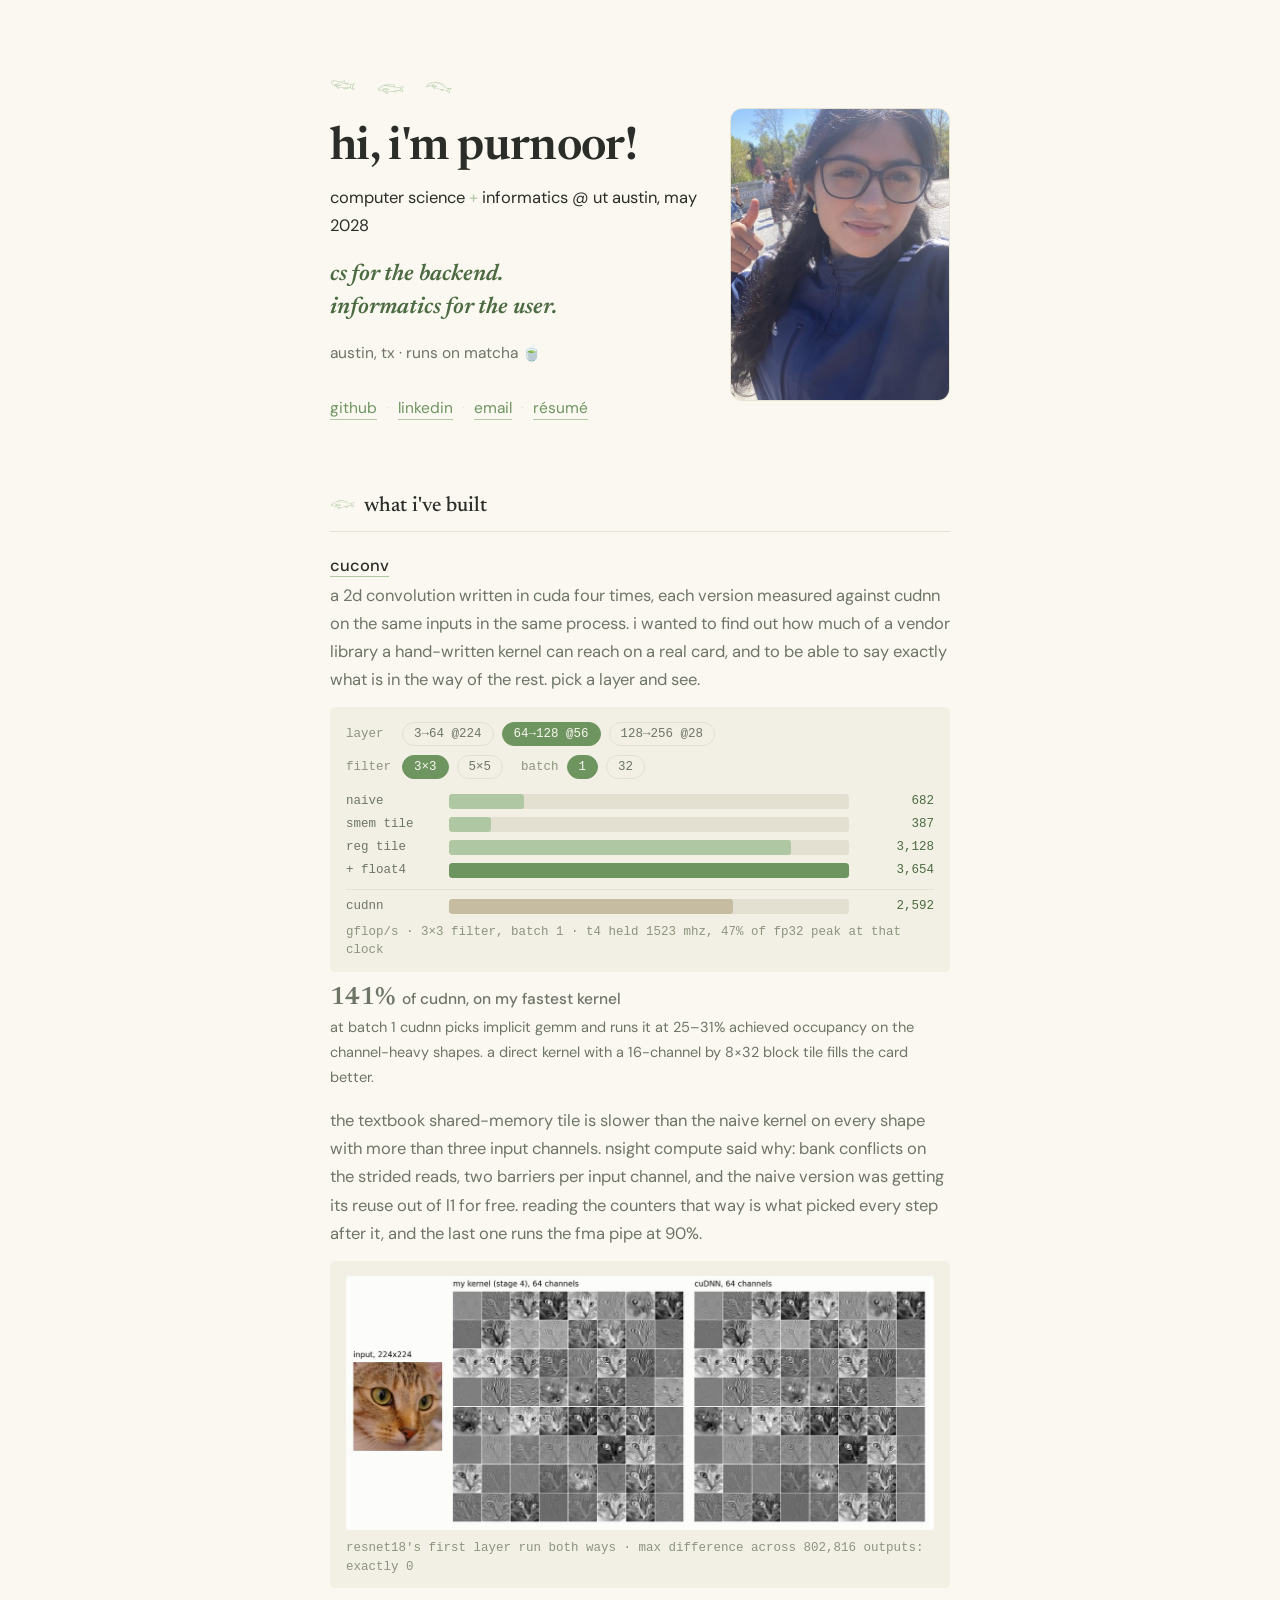
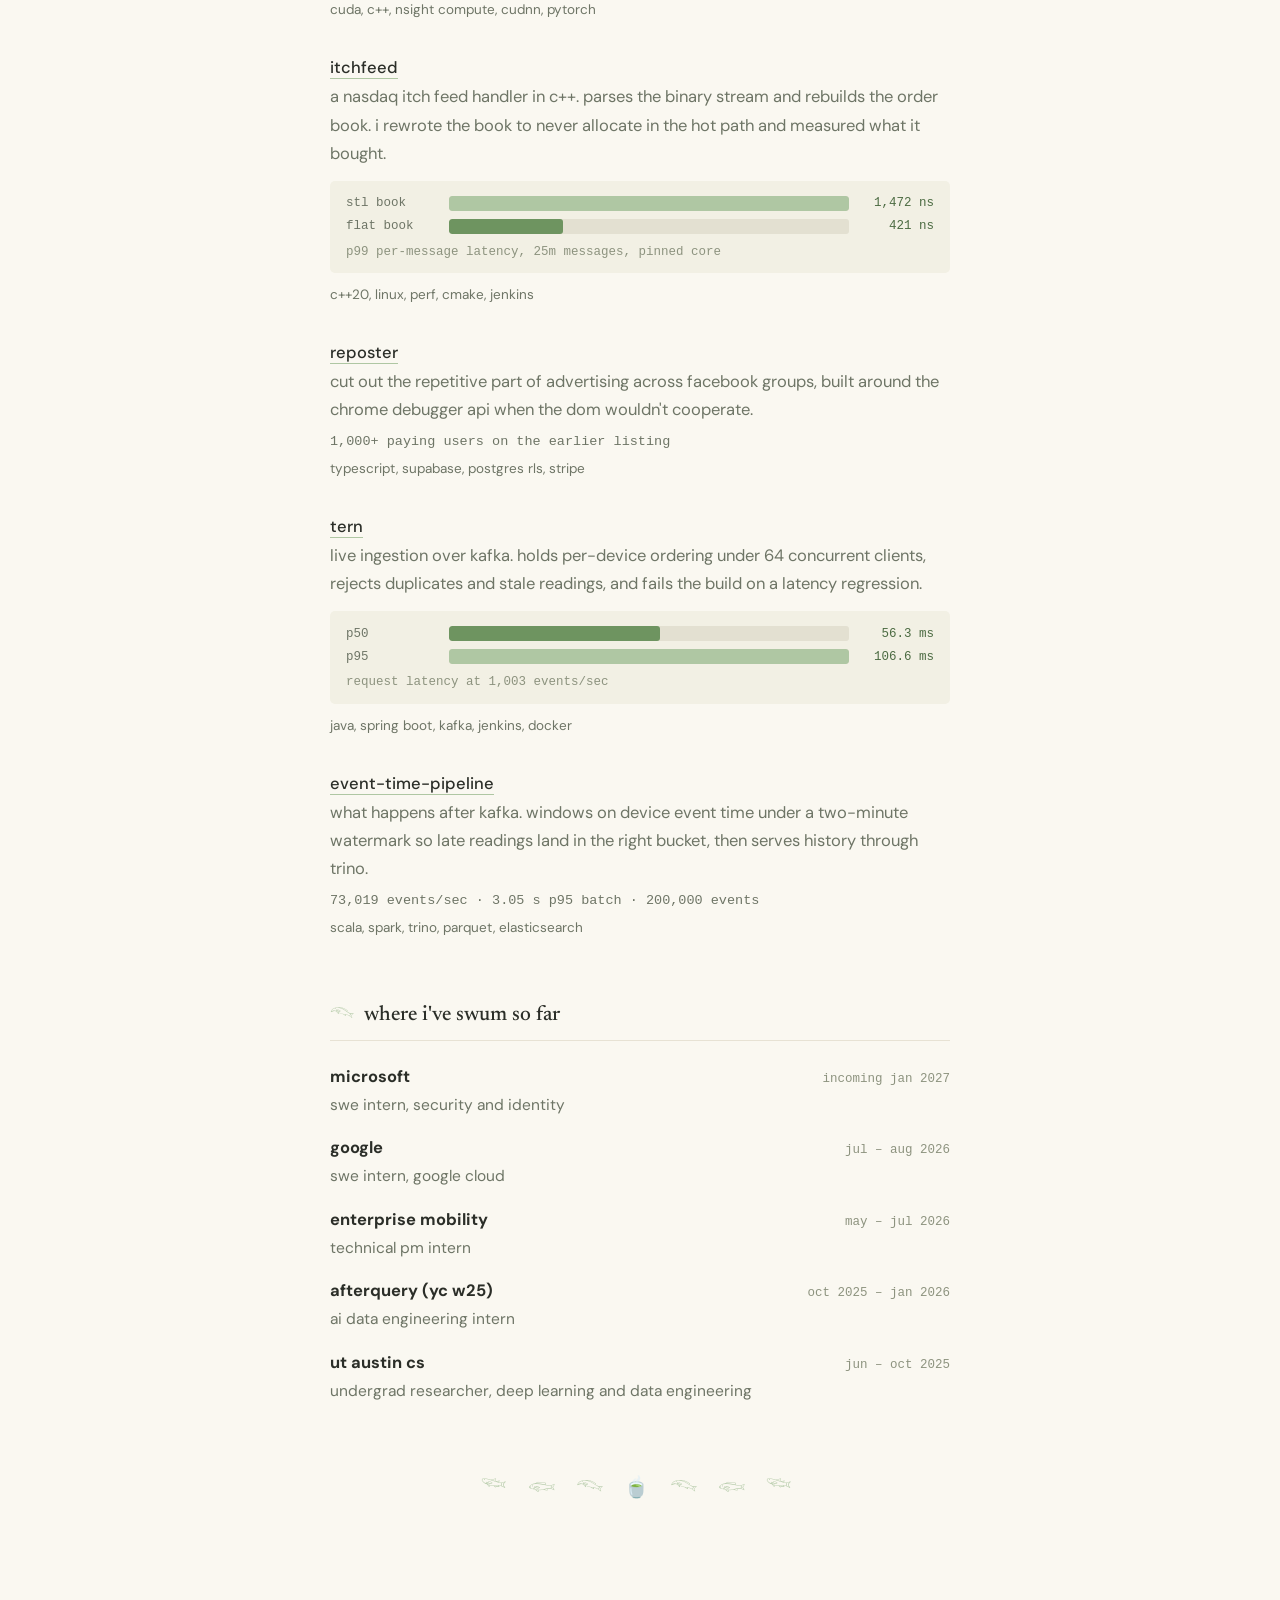
==== index.html @ 1b9d1b0f "lay the hero out with the photo on the right" ====
<!doctype html>
<html lang="en"><head><meta charset="utf-8">
<meta name="viewport" content="width=device-width,initial-scale=1">
<title>purnoor sharma</title>
<meta name="description" content="purnoor sharma — cs and informatics at ut austin. cuda kernels, c++ systems, and things people actually use.">
<link rel="preconnect" href="https://fonts.googleapis.com">
<link rel="preconnect" href="https://fonts.gstatic.com" crossorigin>
<link rel="preload" href="fonts/fish.woff2" as="font" type="font/woff2" crossorigin>
<link href="https://fonts.googleapis.com/css2?family=Newsreader:ital,opsz,wght@0,6..72,400;0,6..72,500;0,6..72,600;1,6..72,400&family=DM+Sans:wght@400;500&display=swap" rel="stylesheet">
<style>
  :root{--bg:#FAF8F1;--panel:#F2F0E4;--text:#2B2E28;--muted:#6E7566;
    --matcha:#6E9460;--deep:#4C6B42;--soft:#AFC7A3;--rule:#E7E2D4;--ref:#C5BCA2;--track:#E3E0D1}
  *{box-sizing:border-box}
  body{margin:0;background:var(--bg);color:var(--text);
    font:16.5px/1.7 "DM Sans",ui-sans-serif,system-ui,sans-serif;-webkit-font-smoothing:antialiased}
  main{max-width:660px;margin:0 auto;padding:0 20px 110px}
  .hero{padding:72px 0 10px}
  /* most Windows and Android installs ship no font covering Egyptian Hieroglyphs (U+13000),
     so the fish fall back to tofu boxes without this webfont. self-hosted subset of
     Noto Sans Egyptian Hieroglyphs (OFL) holding only the three fish, 2 KB instead of 399 KB. */
  @font-face{font-family:"Noto Sans Egyptian Hieroglyphs";src:url(fonts/fish.woff2) format("woff2");
    unicode-range:U+1319D-1319F;font-display:swap}
  .glyph,.fish,h2 .g{font-family:"Noto Sans Egyptian Hieroglyphs","Segoe UI Historic","Apple Symbols",serif}
  .fish{color:var(--soft);letter-spacing:.4em;font-size:20px;margin:0}
  .hero{display:flex;justify-content:space-between;align-items:flex-start;gap:32px}
  .hero .txt{min-width:0}
  .me{flex:none;width:220px;height:293px;border-radius:12px;object-fit:cover;margin-top:36px;
    border:1px solid var(--rule);background:var(--panel)}
  h1{font:600 46px/1.08 "Newsreader",Georgia,serif;margin:18px 0 10px;letter-spacing:-.015em}
  .claim{font:400 23px/1.45 "Newsreader",Georgia,serif;margin:0 0 16px;max-width:30ch}
  .claim b{font-weight:600;color:var(--deep);font-style:italic}
  .meta{color:var(--muted);margin:0;font-size:15.5px}
  .degree{font-size:16.5px;color:var(--text);margin:0 0 18px}
  .degree .amp{color:var(--soft)}
  .links{margin:28px 0 0;font-size:15.5px}
  .links a{color:var(--matcha);text-decoration:none;border-bottom:1.5px solid var(--soft);padding-bottom:1px}
  .links a:hover{border-bottom-color:var(--matcha)}
  .links span{color:var(--rule);margin:0 9px}
  h2{font:500 21px/1.3 "Newsreader",Georgia,serif;margin:62px 0 22px;padding-bottom:11px;border-bottom:1px solid var(--rule)}
  h2 .g{color:var(--soft);margin-right:9px;font-size:18px}
  .item{margin:0 0 34px}
  .item h3{font:500 16.5px/1.4 "DM Sans",sans-serif;margin:0 0 4px}
  .item h3 a{color:var(--text);text-decoration:none;border-bottom:1.5px solid var(--soft)}
  .item h3 a:hover{color:var(--matcha)}
  .item p{margin:0 0 7px;color:var(--muted)}
  .stack{font-size:13.5px;color:#8D937F;margin:0!important}
  .nums{font:13.5px/1.6 ui-monospace,SFMono-Regular,Menlo,monospace;color:var(--matcha);margin:0 0 5px!important}
  figure{margin:13px 0 11px;background:var(--panel);border-radius:5px;padding:15px 16px 12px}
  figure img{display:block;width:100%;height:auto;border-radius:3px;background:#fff}
  figcaption{font:12.5px/1.5 ui-monospace,SFMono-Regular,Menlo,monospace;color:#8D937F;margin-top:9px}
  .bar{display:flex;align-items:center;gap:11px;margin:0 0 8px}
  .bar .lbl{font:12.5px ui-monospace,Menlo,monospace;color:var(--muted);width:92px;flex:none}
  .bar .track{flex:1;height:15px;background:var(--track);border-radius:3px;overflow:hidden;display:block}
  .bar .fill{display:block;height:100%;min-width:3px;background:var(--soft);border-radius:3px;transition:width .4s cubic-bezier(.4,0,.2,1)}
  .bar .fill.hi{background:var(--matcha)}
  .bar .fill.ref{background:var(--ref)}
  .bar .val{font:12.5px ui-monospace,Menlo,monospace;color:var(--deep);width:74px;text-align:right;flex:none}
  .sep{height:1px;background:var(--track);margin:11px 0 9px}
  .row{display:flex;justify-content:space-between;gap:16px;align-items:baseline}
  .row .when{font:12.5px ui-monospace,Menlo,monospace;color:#8D937F;white-space:nowrap}
  .job{margin:0 0 16px}
  .job .what{color:var(--muted);font-size:15.5px;margin:1px 0 0}
  footer{margin-top:66px;text-align:center}

  /* interactive explorer */
  .pick{display:flex;align-items:baseline;gap:8px;flex-wrap:wrap;margin:0 0 9px}
  .pick .k{font:12.5px ui-monospace,Menlo,monospace;color:#8D937F;width:48px;flex:none}
  .chip{font:12.5px ui-monospace,Menlo,monospace;color:var(--muted);background:transparent;
    border:1px solid var(--track);border-radius:999px;padding:4px 11px;cursor:pointer;
    transition:background .15s,border-color .15s,color .15s}
  .chip:hover{border-color:var(--soft);color:var(--deep)}
  .chip[aria-pressed="true"]{background:var(--matcha);border-color:var(--matcha);color:#FAF8F1}
  .chip:focus-visible{outline:2px solid var(--deep);outline-offset:2px}
  .verdict{font:500 15.5px/1.5 "DM Sans",sans-serif;margin:14px 0 2px!important;color:var(--deep)}
  .verdict.under{color:var(--muted)}
  .verdict .big{font:600 25px/1 "Newsreader",Georgia,serif;margin-right:3px}
  .why{font-size:14.5px!important;color:var(--muted);margin:4px 0 0!important}
  @media(max-width:600px){.hero{flex-direction:column-reverse;gap:8px}.me{width:170px;height:227px;margin-top:0}}
  @media(max-width:430px){.hero{padding:48px 0 6px}h1{font-size:35px}.claim{font-size:20px}
    .bar .lbl{width:66px}.bar .val{width:62px}.row{flex-direction:column;gap:1px}
    .pick .k{width:100%}}
  @media(prefers-reduced-motion:reduce){.bar .fill{transition:none}}
</style></head>
<body><main>

  <div class="hero">
    <div class="txt">
    <p class="fish">𓆝 𓆟 𓆞</p>
    <h1>hi, i'm purnoor!</h1>
    <p class="degree">computer science <span class="amp">+</span> informatics @ ut austin, may 2028</p>
    <p class="claim"><b>cs for the backend.</b><br><b>informatics for the user.</b></p>
    <p class="meta">austin, tx · runs on matcha 🍵</p>
    <p class="links">
      <a href="https://github.com/noorps">github</a><span>·</span><a href="https://linkedin.com/in/purnoor-sharma">linkedin</a><span>·</span><a href="mailto:purnoor.sharma@utexas.edu">email</a><span>·</span><a href="/resume.pdf">résumé</a>
    </p>
    </div>
    <img class="me" src="img/me.jpg" width="220" height="293" alt="purnoor sharma">
  </div>

  <h2><span class="g">𓆟</span>what i've built</h2>

  <div class="item">
    <h3><a href="https://github.com/noorps/cuconv">cuconv</a></h3>
    <p>a 2d convolution written in cuda four times, each version measured against cudnn on the same inputs in the same process. i wanted to find out how much of a vendor library a hand-written kernel can reach on a real card, and to be able to say exactly what is in the way of the rest. pick a layer and see.</p>

    <figure>
      <div class="pick"><span class="k">layer</span>
        <button class="chip" data-g="shape" data-v="3->64 @224">3→64 @224</button>
        <button class="chip" data-g="shape" data-v="64->128 @56">64→128 @56</button>
        <button class="chip" data-g="shape" data-v="128->256 @28">128→256 @28</button>
      </div>
      <div class="pick"><span class="k">filter</span>
        <button class="chip" data-g="k" data-v="3">3×3</button>
        <button class="chip" data-g="k" data-v="5">5×5</button>
        <span class="k" style="width:auto;margin-left:10px">batch</span>
        <button class="chip" data-g="n" data-v="1">1</button>
        <button class="chip" data-g="n" data-v="32">32</button>
      </div>

      <div style="margin-top:15px">
        <div class="bar"><span class="lbl">naive</span><span class="track"><span class="fill" id="b-naive"></span></span><span class="val" id="v-naive"></span></div>
        <div class="bar"><span class="lbl">smem tile</span><span class="track"><span class="fill" id="b-smem"></span></span><span class="val" id="v-smem"></span></div>
        <div class="bar"><span class="lbl">reg tile</span><span class="track"><span class="fill" id="b-regtile"></span></span><span class="val" id="v-regtile"></span></div>
        <div class="bar"><span class="lbl">+ float4</span><span class="track"><span class="fill hi" id="b-vec"></span></span><span class="val" id="v-vec"></span></div>
        <div class="sep"></div>
        <div class="bar"><span class="lbl">cudnn</span><span class="track"><span class="fill ref" id="b-cudnn"></span></span><span class="val" id="v-cudnn"></span></div>
      </div>
      <figcaption id="cap"></figcaption>
    </figure>

    <p class="verdict" id="verdict"></p>
    <p class="why" id="why"></p>

    <p style="margin-top:18px">the textbook shared-memory tile is slower than the naive kernel on every shape with more than three input channels. nsight compute said why: bank conflicts on the strided reads, two barriers per input channel, and the naive version was getting its reuse out of l1 for free. reading the counters that way is what picked every step after it, and the last one runs the fma pipe at 90%.</p>

    <figure>
      <img src="img/cuconv-featuremaps.jpg" alt="resnet18 conv1 feature maps, 64 channels from my kernel beside 64 from cudnn, visually identical" loading="lazy" width="1200" height="520">
      <figcaption>resnet18's first layer run both ways · max difference across 802,816 outputs: exactly 0</figcaption>
    </figure>
    <p class="stack">cuda, c++, nsight compute, cudnn, pytorch</p>
  </div>

  <div class="item">
    <h3><a href="https://github.com/noorps/itchfeed">itchfeed</a></h3>
    <p>a nasdaq itch feed handler in c++. parses the binary stream and rebuilds the order book. i rewrote the book to never allocate in the hot path and measured what it bought.</p>
    <figure>
      <div class="bar"><span class="lbl">stl book</span><span class="track"><span class="fill" style="width:100%"></span></span><span class="val">1,472 ns</span></div>
      <div class="bar"><span class="lbl">flat book</span><span class="track"><span class="fill hi" style="width:28.6%"></span></span><span class="val">421 ns</span></div>
      <figcaption>p99 per-message latency, 25m messages, pinned core</figcaption>
    </figure>
    <p class="stack">c++20, linux, perf, cmake, jenkins</p>
  </div>

  <div class="item">
    <h3><a href="#">reposter</a></h3>
    <p>cut out the repetitive part of advertising across facebook groups, built around the chrome debugger api when the dom wouldn't cooperate.</p>
    <p class="nums">1,000+ paying users on the earlier listing</p>
    <p class="stack">typescript, supabase, postgres rls, stripe</p>
  </div>

  <div class="item">
    <h3><a href="https://github.com/noorps/tern">tern</a></h3>
    <p>live ingestion over kafka. holds per-device ordering under 64 concurrent clients, rejects duplicates and stale readings, and fails the build on a latency regression.</p>
    <figure>
      <div class="bar"><span class="lbl">p50</span><span class="track"><span class="fill hi" style="width:52.8%"></span></span><span class="val">56.3 ms</span></div>
      <div class="bar"><span class="lbl">p95</span><span class="track"><span class="fill" style="width:100%"></span></span><span class="val">106.6 ms</span></div>
      <figcaption>request latency at 1,003 events/sec</figcaption>
    </figure>
    <p class="stack">java, spring boot, kafka, jenkins, docker</p>
  </div>

  <div class="item">
    <h3><a href="https://github.com/noorps/event-time-pipeline">event-time-pipeline</a></h3>
    <p>what happens after kafka. windows on device event time under a two-minute watermark so late readings land in the right bucket, then serves history through trino.</p>
    <p class="nums">73,019 events/sec · 3.05 s p95 batch · 200,000 events</p>
    <p class="stack">scala, spark, trino, parquet, elasticsearch</p>
  </div>

  <h2><span class="g">𓆞</span>where i've swum so far</h2>

  <div class="job"><div class="row"><strong>microsoft</strong><span class="when">incoming jan 2027</span></div>
    <p class="what">swe intern, security and identity</p></div>
  <div class="job"><div class="row"><strong>google</strong><span class="when">jul – aug 2026</span></div>
    <p class="what">swe intern, google cloud</p></div>
  <div class="job"><div class="row"><strong>enterprise mobility</strong><span class="when">may – jul 2026</span></div>
    <p class="what">technical pm intern</p></div>
  <div class="job"><div class="row"><strong>afterquery (yc w25)</strong><span class="when">oct 2025 – jan 2026</span></div>
    <p class="what">ai data engineering intern</p></div>
  <div class="job"><div class="row"><strong>ut austin cs</strong><span class="when">jun – oct 2025</span></div>
    <p class="what">undergrad researcher, deep learning and data engineering</p></div>

  <footer><p class="fish">𓆝 𓆟 𓆞 🍵 𓆞 𓆟 𓆝</p></footer>

</main>
<script>
// every number below is measured, from results/t4-20261102-2346/bench.json in the cuconv repo.
const DATA = {"3->64 @224|3|1":{"cudnn":{"g":1242,"ms":0.1396,"pct":100,"mhz":1305,"peak":19},"naive":{"g":698,"ms":0.2483,"pct":56,"mhz":1365,"peak":10},"smem":{"g":445,"ms":0.3898,"pct":36,"mhz":1380,"peak":6},"regtile":{"g":1592,"ms":0.109,"pct":128,"mhz":1350,"peak":23},"vec":{"g":1544,"ms":0.1123,"pct":124,"mhz":1545.0,"peak":20}},"64->128 @56|3|1":{"cudnn":{"g":2592,"ms":0.1784,"pct":100,"mhz":1575,"peak":32},"naive":{"g":682,"ms":0.678,"pct":26,"mhz":1290,"peak":10},"smem":{"g":387,"ms":1.1945,"pct":15,"mhz":1410.0,"peak":5},"regtile":{"g":3128,"ms":0.1478,"pct":121,"mhz":1515.0,"peak":40},"vec":{"g":3654,"ms":0.1266,"pct":141,"mhz":1522.5,"peak":47}},"128->256 @28|3|1":{"cudnn":{"g":2676,"ms":0.1728,"pct":100,"mhz":1545,"peak":34},"naive":{"g":673,"ms":0.6872,"pct":25,"mhz":1395,"peak":9},"smem":{"g":393,"ms":1.1781,"pct":15,"mhz":1440,"peak":5},"regtile":{"g":2497,"ms":0.1852,"pct":93,"mhz":1545,"peak":32},"vec":{"g":2583,"ms":0.179,"pct":96,"mhz":1500,"peak":34}},"3->64 @224|3|32":{"cudnn":{"g":894,"ms":6.204,"pct":100,"mhz":615,"peak":28},"naive":{"g":533,"ms":10.4139,"pct":60,"mhz":1095.0,"peak":10},"smem":{"g":410,"ms":13.5391,"pct":46,"mhz":1260.0,"peak":6},"regtile":{"g":1475,"ms":3.7632,"pct":165,"mhz":720.0,"peak":40},"vec":{"g":1446,"ms":3.8365,"pct":162,"mhz":600,"peak":47}},"64->128 @56|3|32":{"cudnn":{"g":6241,"ms":2.3711,"pct":100,"mhz":765,"peak":159},"naive":{"g":650,"ms":22.7627,"pct":10,"mhz":1245,"peak":10},"smem":{"g":390,"ms":37.8944,"pct":6,"mhz":1380,"peak":6},"regtile":{"g":2715,"ms":5.4512,"pct":43,"mhz":1065,"peak":50},"vec":{"g":3049,"ms":4.8536,"pct":49,"mhz":1020.0,"peak":58}},"128->256 @28|3|32":{"cudnn":{"g":8376,"ms":1.7667,"pct":100,"mhz":795.0,"peak":206},"naive":{"g":647,"ms":22.8868,"pct":8,"mhz":1260.0,"peak":10},"smem":{"g":394,"ms":37.5583,"pct":5,"mhz":1365,"peak":6},"regtile":{"g":2544,"ms":5.8164,"pct":30,"mhz":1080,"peak":46},"vec":{"g":2831,"ms":5.2275,"pct":34,"mhz":1065.0,"peak":52}},"3->64 @224|5|1":{"cudnn":{"g":2482,"ms":0.1941,"pct":100,"mhz":1410,"peak":34},"naive":{"g":608,"ms":0.7918,"pct":25,"mhz":1185,"peak":10},"smem":{"g":577,"ms":0.8345,"pct":23,"mhz":1327.5,"peak":8},"regtile":{"g":4103,"ms":0.1174,"pct":165,"mhz":1455.0,"peak":55},"vec":{"g":4021,"ms":0.1198,"pct":162,"mhz":1410.0,"peak":56}},"64->128 @56|5|1":{"cudnn":{"g":2520,"ms":0.5098,"pct":100,"mhz":1305.0,"peak":38},"naive":{"g":658,"ms":1.9512,"pct":26,"mhz":1275,"peak":10},"smem":{"g":494,"ms":2.6006,"pct":20,"mhz":1425,"peak":7},"regtile":{"g":4188,"ms":0.3067,"pct":166,"mhz":1500,"peak":55},"vec":{"g":4074,"ms":0.3153,"pct":162,"mhz":1282.5,"peak":62}},"128->256 @28|5|1":{"cudnn":{"g":2108,"ms":0.6093,"pct":100,"mhz":1335,"peak":31},"naive":{"g":638,"ms":2.0147,"pct":30,"mhz":1290,"peak":10},"smem":{"g":489,"ms":2.6269,"pct":23,"mhz":1425,"peak":7},"regtile":{"g":2602,"ms":0.4937,"pct":123,"mhz":1305,"peak":39},"vec":{"g":2786,"ms":0.4611,"pct":132,"mhz":1275.0,"peak":43}},"3->64 @224|5|32":{"cudnn":{"g":1361,"ms":11.3228,"pct":100,"mhz":720,"peak":37},"naive":{"g":587,"ms":26.2725,"pct":43,"mhz":1140,"peak":10},"smem":{"g":572,"ms":26.9406,"pct":42,"mhz":1305,"peak":9},"regtile":{"g":2269,"ms":6.7943,"pct":167,"mhz":690,"peak":64},"vec":{"g":2193,"ms":7.0278,"pct":161,"mhz":600,"peak":71}},"64->128 @56|5|32":{"cudnn":{"g":13322,"ms":3.0855,"pct":100,"mhz":720.0,"peak":361},"naive":{"g":637,"ms":64.4958,"pct":5,"mhz":1200,"peak":10},"smem":{"g":483,"ms":85.1068,"pct":4,"mhz":1365,"peak":7},"regtile":{"g":3280,"ms":12.531,"pct":25,"mhz":960,"peak":67},"vec":{"g":3579,"ms":11.4864,"pct":27,"mhz":922.5,"peak":76}},"128->256 @28|5|32":{"cudnn":{"g":11481,"ms":3.5801,"pct":100,"mhz":585,"peak":383},"naive":{"g":606,"ms":67.8047,"pct":5,"mhz":1170,"peak":10},"smem":{"g":472,"ms":87.1096,"pct":4,"mhz":1335,"peak":7},"regtile":{"g":2772,"ms":14.8272,"pct":24,"mhz":915,"peak":59},"vec":{"g":2918,"ms":14.0883,"pct":25,"mhz":855.0,"peak":67}}};

const STAGES = ["naive","smem","regtile","vec","cudnn"];
const sel = {shape:"64->128 @56", k:"3", n:"1"};
const fmt = n => n.toLocaleString("en-US");

function why(shape, n){
  if (shape.startsWith("3->64"))
    return "three input channels, 27 multiply-adds per output. this one is traffic bound, and neither winograd nor fft pays for three channels, so cudnn has no algorithmic trick to play here.";
  if (n === "1")
    return "at batch 1 cudnn picks implicit gemm and runs it at 25–31% achieved occupancy on the channel-heavy shapes. a direct kernel with a 16-channel by 8×32 block tile fills the card better.";
  return "at batch 32 cudnn switches to winograd for 3×3 and fft for 5×5, which do 2.25× and more fewer multiplies than any direct kernel. my fma pipe is at 71–90% here, so what is left is the algorithm, not the kernel.";
}

function render(){
  const row = DATA[sel.shape + "|" + sel.k + "|" + sel.n];
  if (!row) return;
  const max = Math.max(...STAGES.map(s => row[s].g));
  for (const s of STAGES){
    document.getElementById("b-" + s).style.width = (row[s].g / max * 100).toFixed(1) + "%";
    document.getElementById("v-" + s).textContent = fmt(row[s].g);
  }
  const v = row.vec;
  document.getElementById("cap").textContent =
    "gflop/s · " + sel.k + "×" + sel.k + " filter, batch " + sel.n +
    " · t4 held " + Math.round(v.mhz) + " mhz, " + v.peak + "% of fp32 peak at that clock";

  const el = document.getElementById("verdict");
  el.classList.toggle("under", v.pct < 100);
  el.innerHTML = '<span class="big">' + v.pct + "%</span> of cudnn" +
    (v.pct >= 100 ? ", on my fastest kernel" : " on my fastest kernel");
  document.getElementById("why").textContent = why(sel.shape, sel.n);

  for (const c of document.querySelectorAll(".chip"))
    c.setAttribute("aria-pressed", String(sel[c.dataset.g] === c.dataset.v));
}

for (const c of document.querySelectorAll(".chip")){
  c.type = "button";
  c.addEventListener("click", () => { sel[c.dataset.g] = c.dataset.v; render(); });
}
render();
</script>
</body></html>
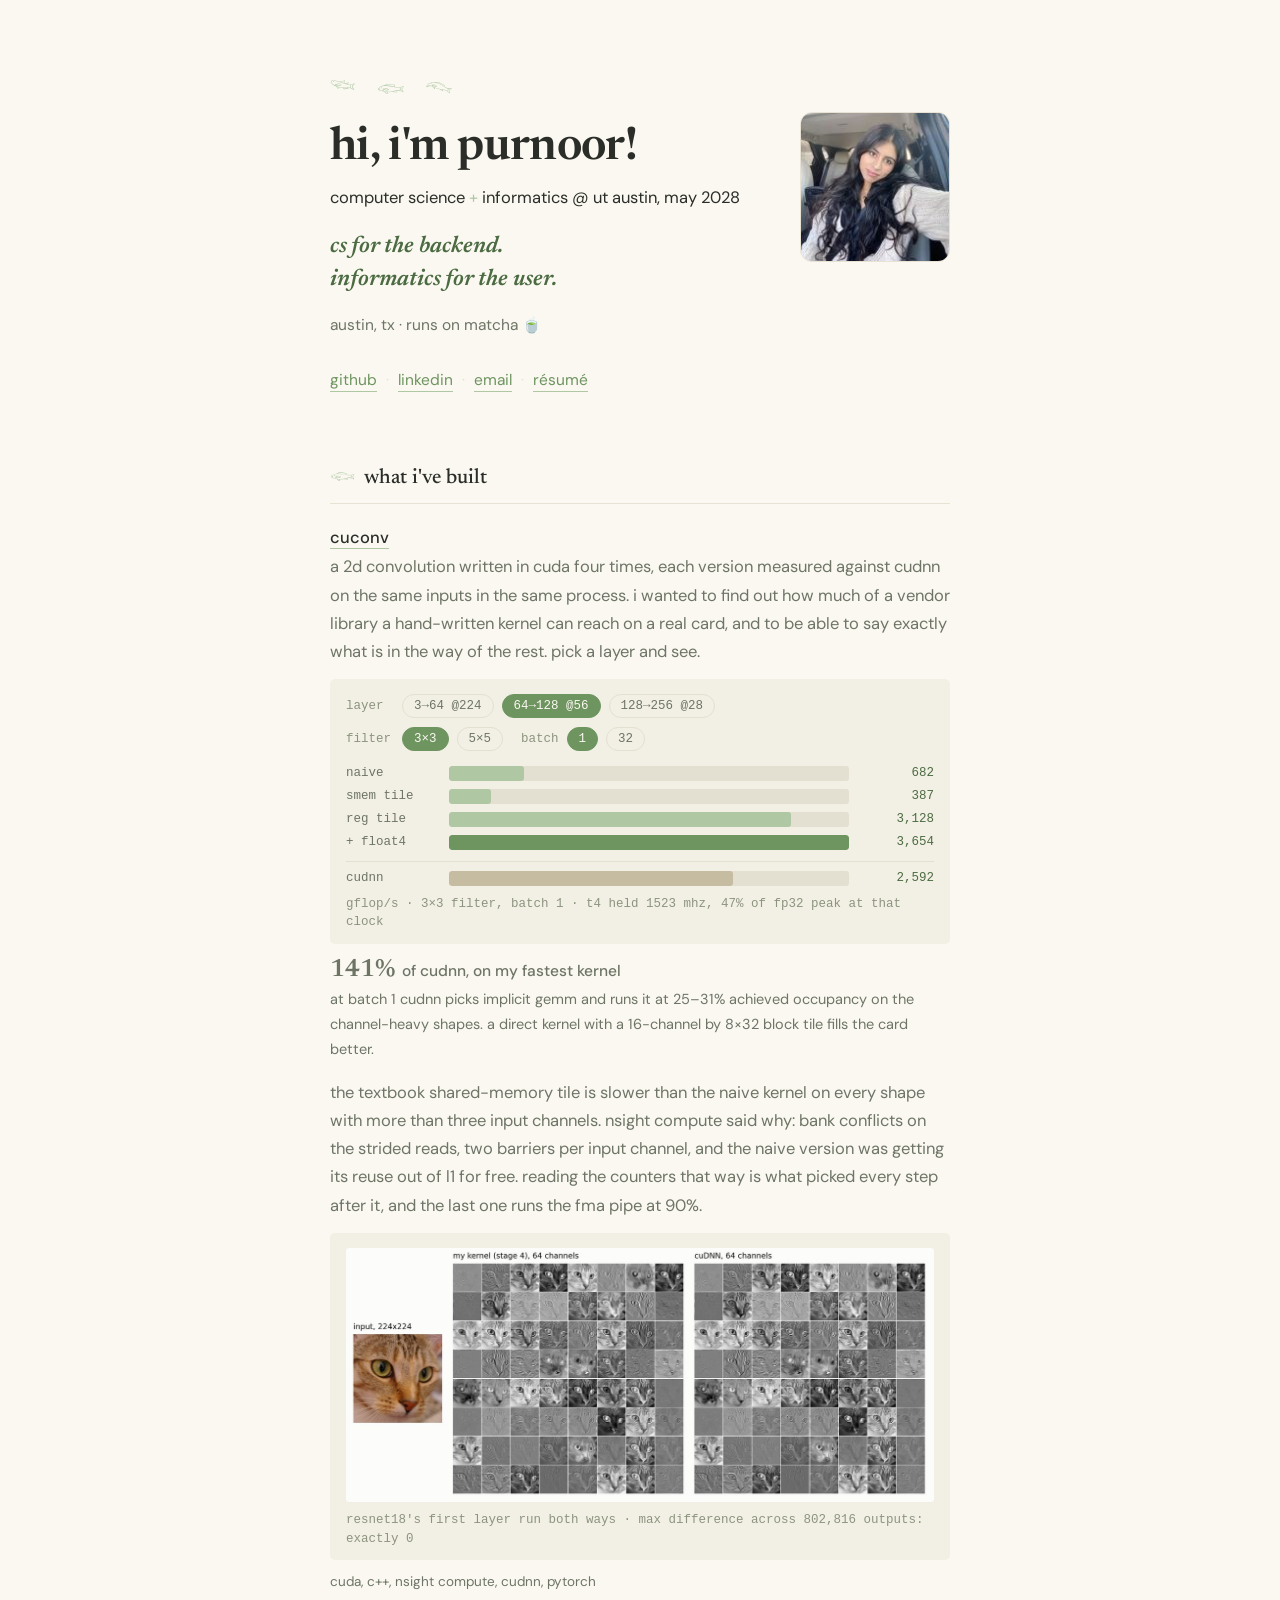
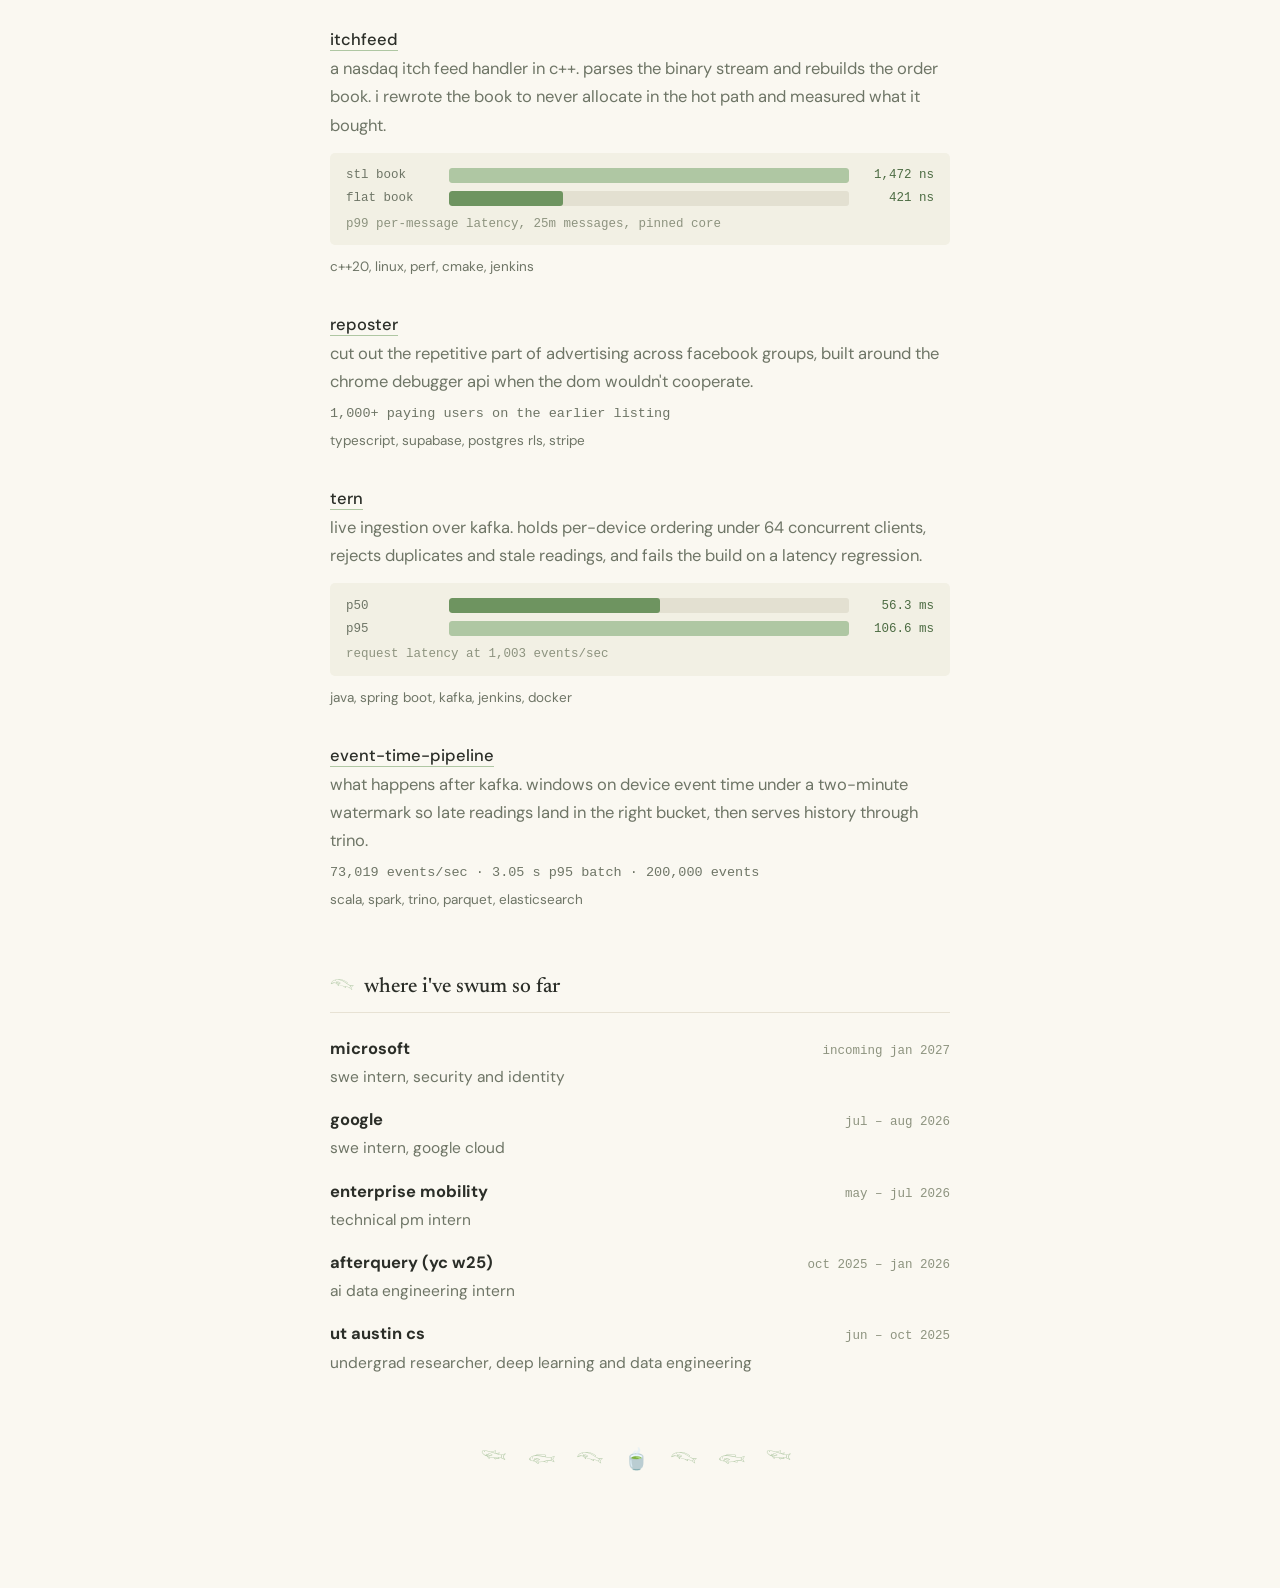
==== commit 8fde6573: "use the car photo as is" ====
--- a/index.html
+++ b/index.html
@@ -24,7 +24,7 @@
   .fish{color:var(--soft);letter-spacing:.4em;font-size:20px;margin:0}
   .hero{display:flex;justify-content:space-between;align-items:flex-start;gap:32px}
   .hero .txt{min-width:0}
-  .me{flex:none;width:220px;height:293px;border-radius:12px;object-fit:cover;margin-top:36px;
+  .me{flex:none;width:150px;height:150px;border-radius:12px;object-fit:cover;margin-top:40px;
     border:1px solid var(--rule);background:var(--panel)}
   h1{font:600 46px/1.08 "Newsreader",Georgia,serif;margin:18px 0 10px;letter-spacing:-.015em}
   .claim{font:400 23px/1.45 "Newsreader",Georgia,serif;margin:0 0 16px;max-width:30ch}
@@ -75,7 +75,7 @@
   .verdict.under{color:var(--muted)}
   .verdict .big{font:600 25px/1 "Newsreader",Georgia,serif;margin-right:3px}
   .why{font-size:14.5px!important;color:var(--muted);margin:4px 0 0!important}
-  @media(max-width:600px){.hero{flex-direction:column-reverse;gap:8px}.me{width:170px;height:227px;margin-top:0}}
+  @media(max-width:600px){.hero{flex-direction:column-reverse;gap:8px}.me{margin-top:0}}
   @media(max-width:430px){.hero{padding:48px 0 6px}h1{font-size:35px}.claim{font-size:20px}
     .bar .lbl{width:66px}.bar .val{width:62px}.row{flex-direction:column;gap:1px}
     .pick .k{width:100%}}
@@ -94,7 +94,7 @@
       <a href="https://github.com/noorps">github</a><span>·</span><a href="https://linkedin.com/in/purnoor-sharma">linkedin</a><span>·</span><a href="mailto:purnoor.sharma@utexas.edu">email</a><span>·</span><a href="/resume.pdf">résumé</a>
     </p>
     </div>
-    <img class="me" src="img/me.jpg" width="220" height="293" alt="purnoor sharma">
+    <img class="me" src="img/me.jpg" width="150" height="150" alt="purnoor sharma">
   </div>
 
   <h2><span class="g">𓆟</span>what i've built</h2>
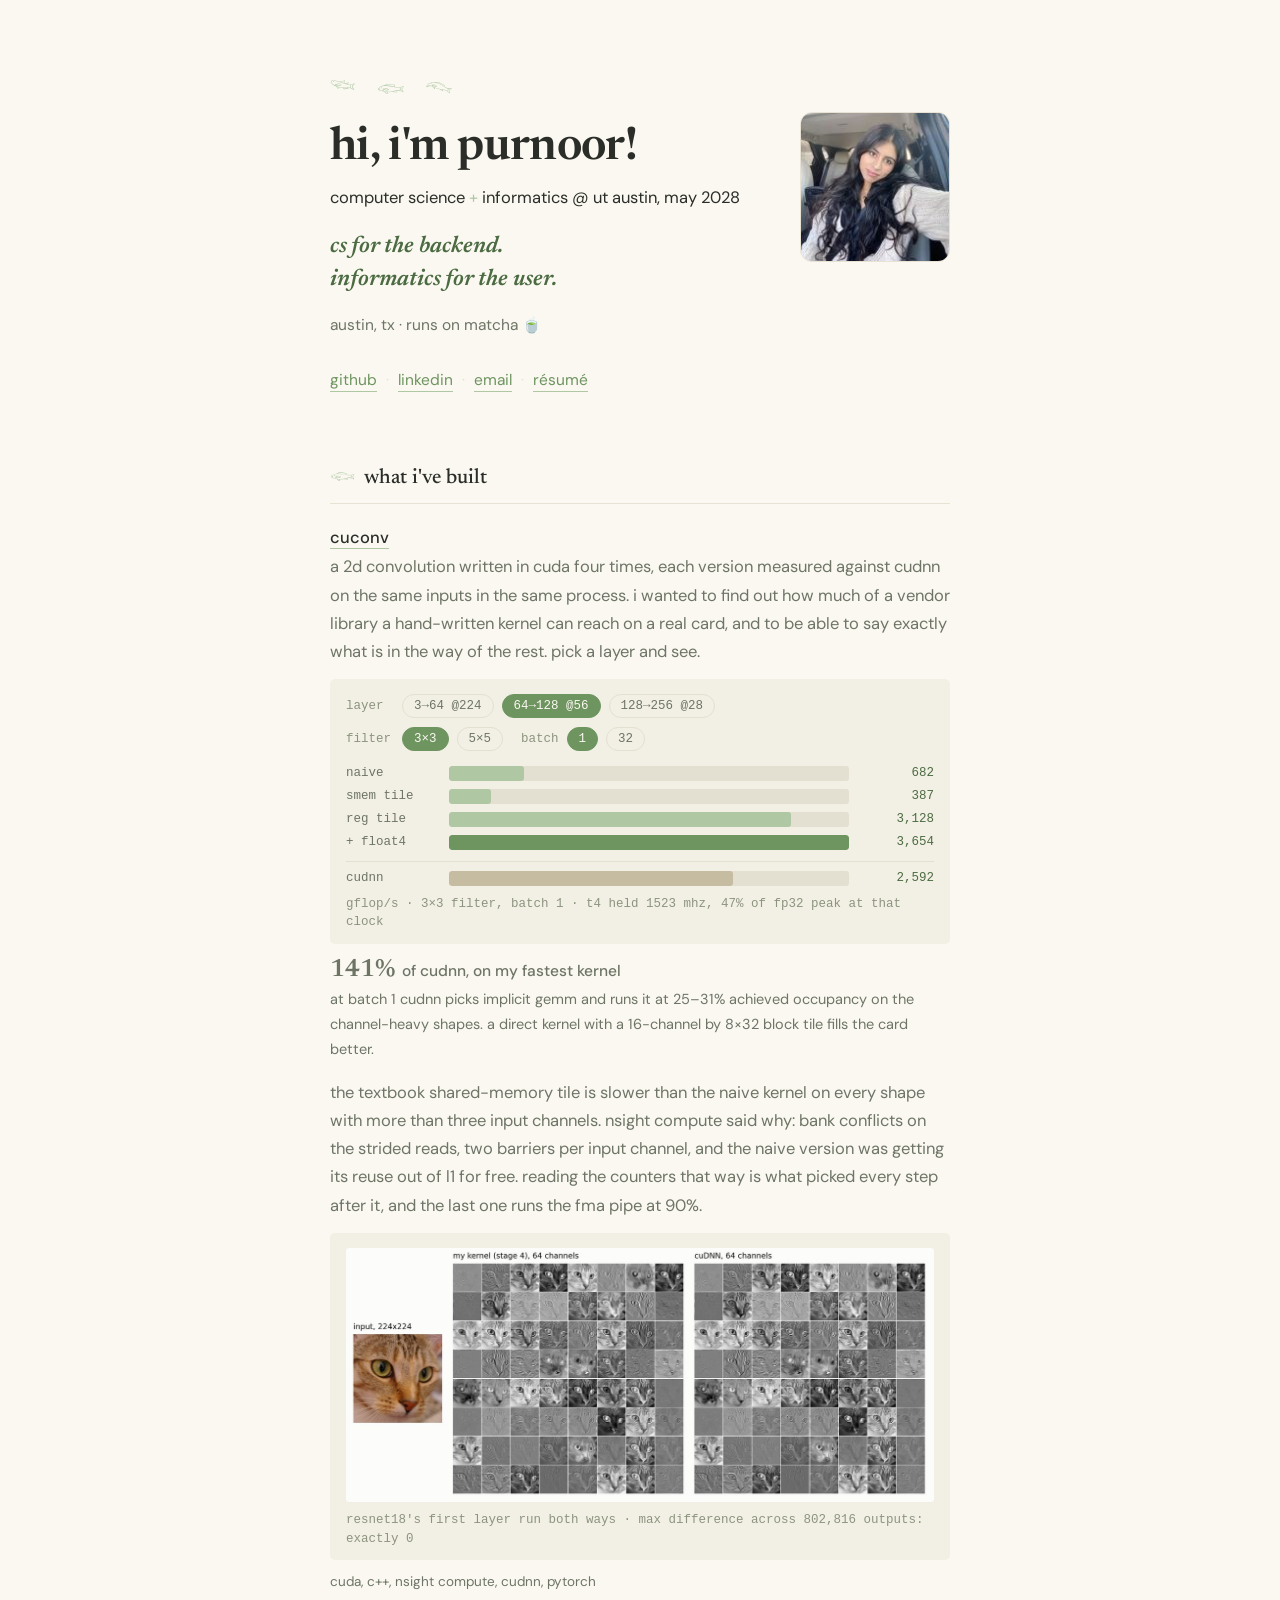
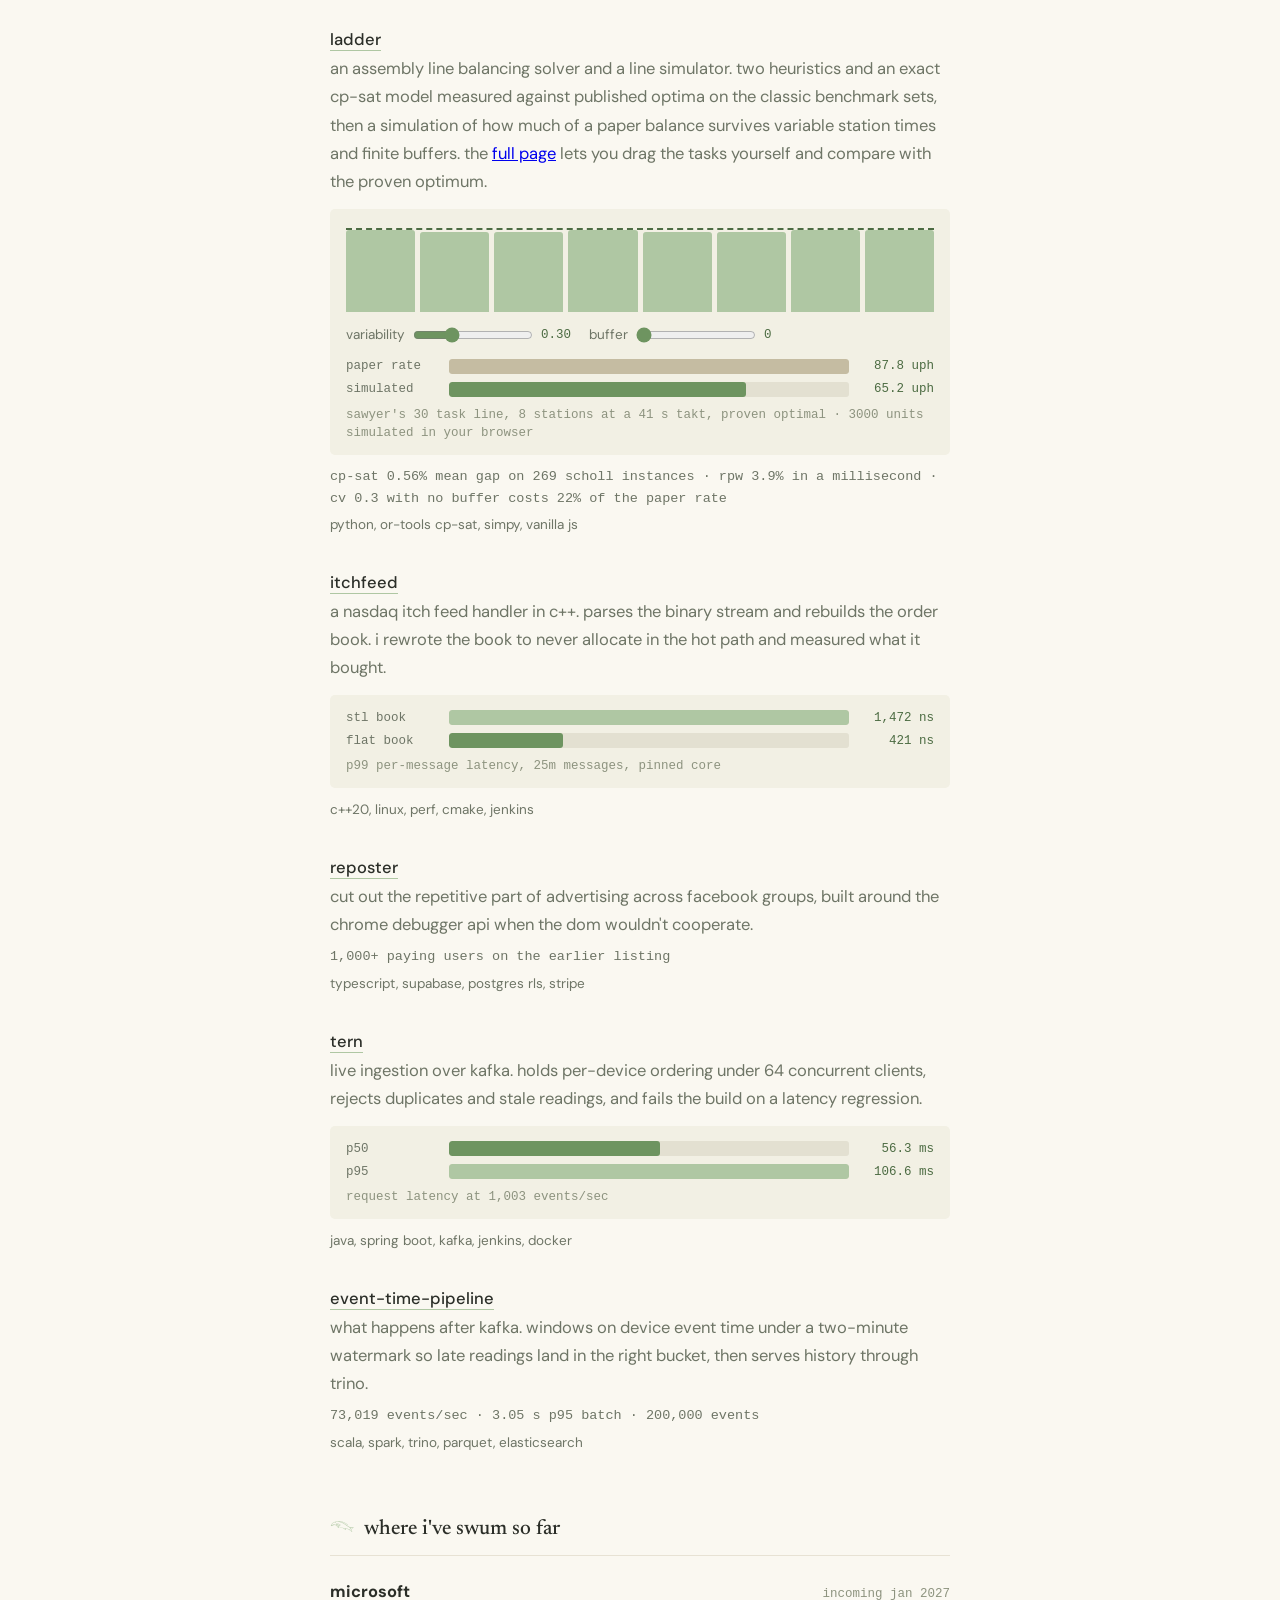
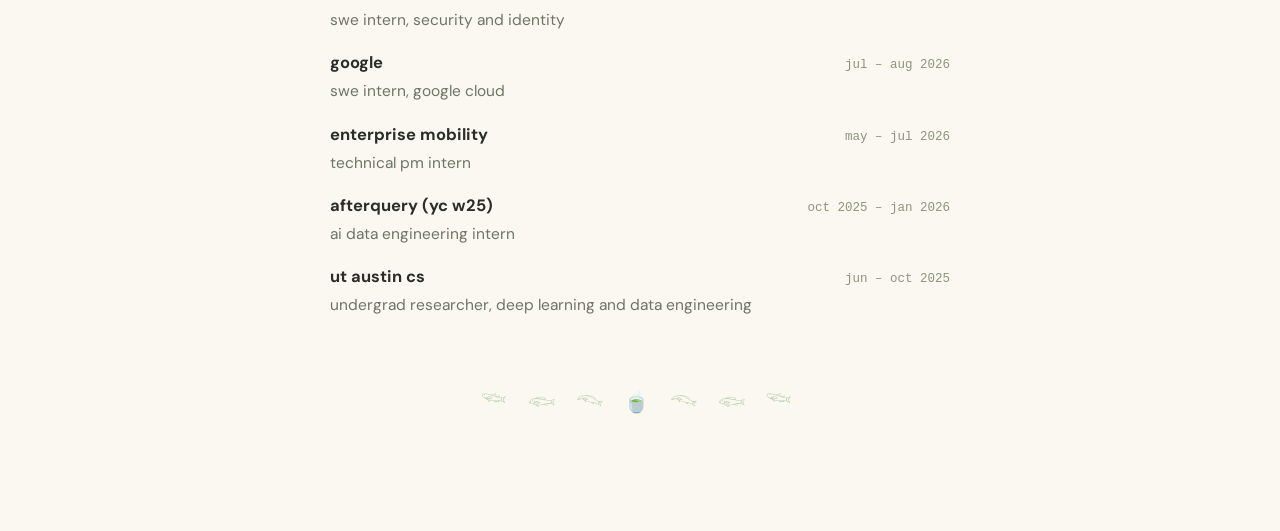
==== commit b89ce293: "add ladder: the line balancing demo at /ladder and a compact widget on the homepage" ====
--- a/index.html
+++ b/index.html
@@ -55,6 +55,12 @@
   .bar .fill.hi{background:var(--matcha)}
   .bar .fill.ref{background:var(--ref)}
   .bar .val{font:12.5px ui-monospace,Menlo,monospace;color:var(--deep);width:74px;text-align:right;flex:none}
+  .lb{display:flex;gap:5px;align-items:flex-end;height:84px;border-top:2px dashed var(--deep);margin:4px 0 12px}
+  .lb span{flex:1;background:var(--soft);border-radius:3px 3px 0 0;min-width:0}
+  .lb-ctl{display:flex;flex-wrap:wrap;gap:8px 18px;align-items:center;margin:0 0 12px;font-size:13.5px;color:var(--muted)}
+  .lb-ctl label{display:flex;align-items:center;gap:8px}
+  .lb-ctl input{width:120px;accent-color:var(--matcha);margin:0}
+  .lb-ctl output{font:12.5px ui-monospace,Menlo,monospace;color:var(--deep);min-width:4ch}
   .sep{height:1px;background:var(--track);margin:11px 0 9px}
   .row{display:flex;justify-content:space-between;gap:16px;align-items:baseline}
   .row .when{font:12.5px ui-monospace,Menlo,monospace;color:#8D937F;white-space:nowrap}
@@ -141,6 +147,23 @@
   </div>
 
   <div class="item">
+    <h3><a href="ladder/">ladder</a></h3>
+    <p>an assembly line balancing solver and a line simulator. two heuristics and an exact cp-sat model measured against published optima on the classic benchmark sets, then a simulation of how much of a paper balance survives variable station times and finite buffers. the <a href="ladder/">full page</a> lets you drag the tasks yourself and compare with the proven optimum.</p>
+    <figure>
+      <div class="lb" aria-label="station loads of the optimal balance; the dashed line is the takt"><span style="height:100.0%" title="station 1: 41 s"></span><span style="height:97.6%" title="station 2: 40 s"></span><span style="height:97.6%" title="station 3: 40 s"></span><span style="height:100.0%" title="station 4: 41 s"></span><span style="height:97.6%" title="station 5: 40 s"></span><span style="height:97.6%" title="station 6: 40 s"></span><span style="height:100.0%" title="station 7: 41 s"></span><span style="height:100.0%" title="station 8: 41 s"></span></div>
+      <div class="lb-ctl">
+        <label for="lb-cv">variability<input id="lb-cv" type="range" min="0" max="1" step="0.05" value="0.3"><output id="lb-cv-o">0.30</output></label>
+        <label for="lb-buf">buffer<input id="lb-buf" type="range" min="0" max="8" step="1" value="0"><output id="lb-buf-o">0</output></label>
+      </div>
+      <div class="bar"><span class="lbl">paper rate</span><span class="track"><span class="fill ref" id="lb-paper" style="width:100%"></span></span><span class="val" id="lb-paper-v"></span></div>
+      <div class="bar"><span class="lbl">simulated</span><span class="track"><span class="fill hi" id="lb-sim" style="width:0%"></span></span><span class="val" id="lb-sim-v"></span></div>
+      <figcaption id="lb-cap">sawyer's 30 task line, 8 stations at a 41 s takt, proven optimal · 3000 units simulated in your browser</figcaption>
+    </figure>
+    <p class="nums">cp-sat 0.56% mean gap on 269 scholl instances · rpw 3.9% in a millisecond · cv 0.3 with no buffer costs 22% of the paper rate</p>
+    <p class="stack">python, or-tools cp-sat, simpy, vanilla js</p>
+  </div>
+
+  <div class="item">
     <h3><a href="https://github.com/noorps/itchfeed">itchfeed</a></h3>
     <p>a nasdaq itch feed handler in c++. parses the binary stream and rebuilds the order book. i rewrote the book to never allocate in the hot path and measured what it bought.</p>
     <figure>
@@ -237,4 +260,21 @@
 }
 render();
 </script>
+<script src="ladder/sim.js"></script>
+<script>
+(function(){
+  const loads=[41, 40, 40, 41, 40, 40, 41, 41], c=41, paper=3600/c;
+  const cv=document.getElementById("lb-cv"), buf=document.getElementById("lb-buf");
+  function run(){
+    const r=window.LadderSim.simulate(loads, Number(cv.value), Number(buf.value), 1, 300, 3000);
+    const uph=3600*r.throughput;
+    document.getElementById("lb-cv-o").textContent=Number(cv.value).toFixed(2);
+    document.getElementById("lb-buf-o").textContent=buf.value;
+    document.getElementById("lb-paper-v").textContent=paper.toFixed(1)+" uph";
+    document.getElementById("lb-sim").style.width=(100*uph/paper).toFixed(1)+"%";
+    document.getElementById("lb-sim-v").textContent=uph.toFixed(1)+" uph";
+  }
+  cv.addEventListener("input", run); buf.addEventListener("input", run); run();
+})();
+</script>
 </body></html>
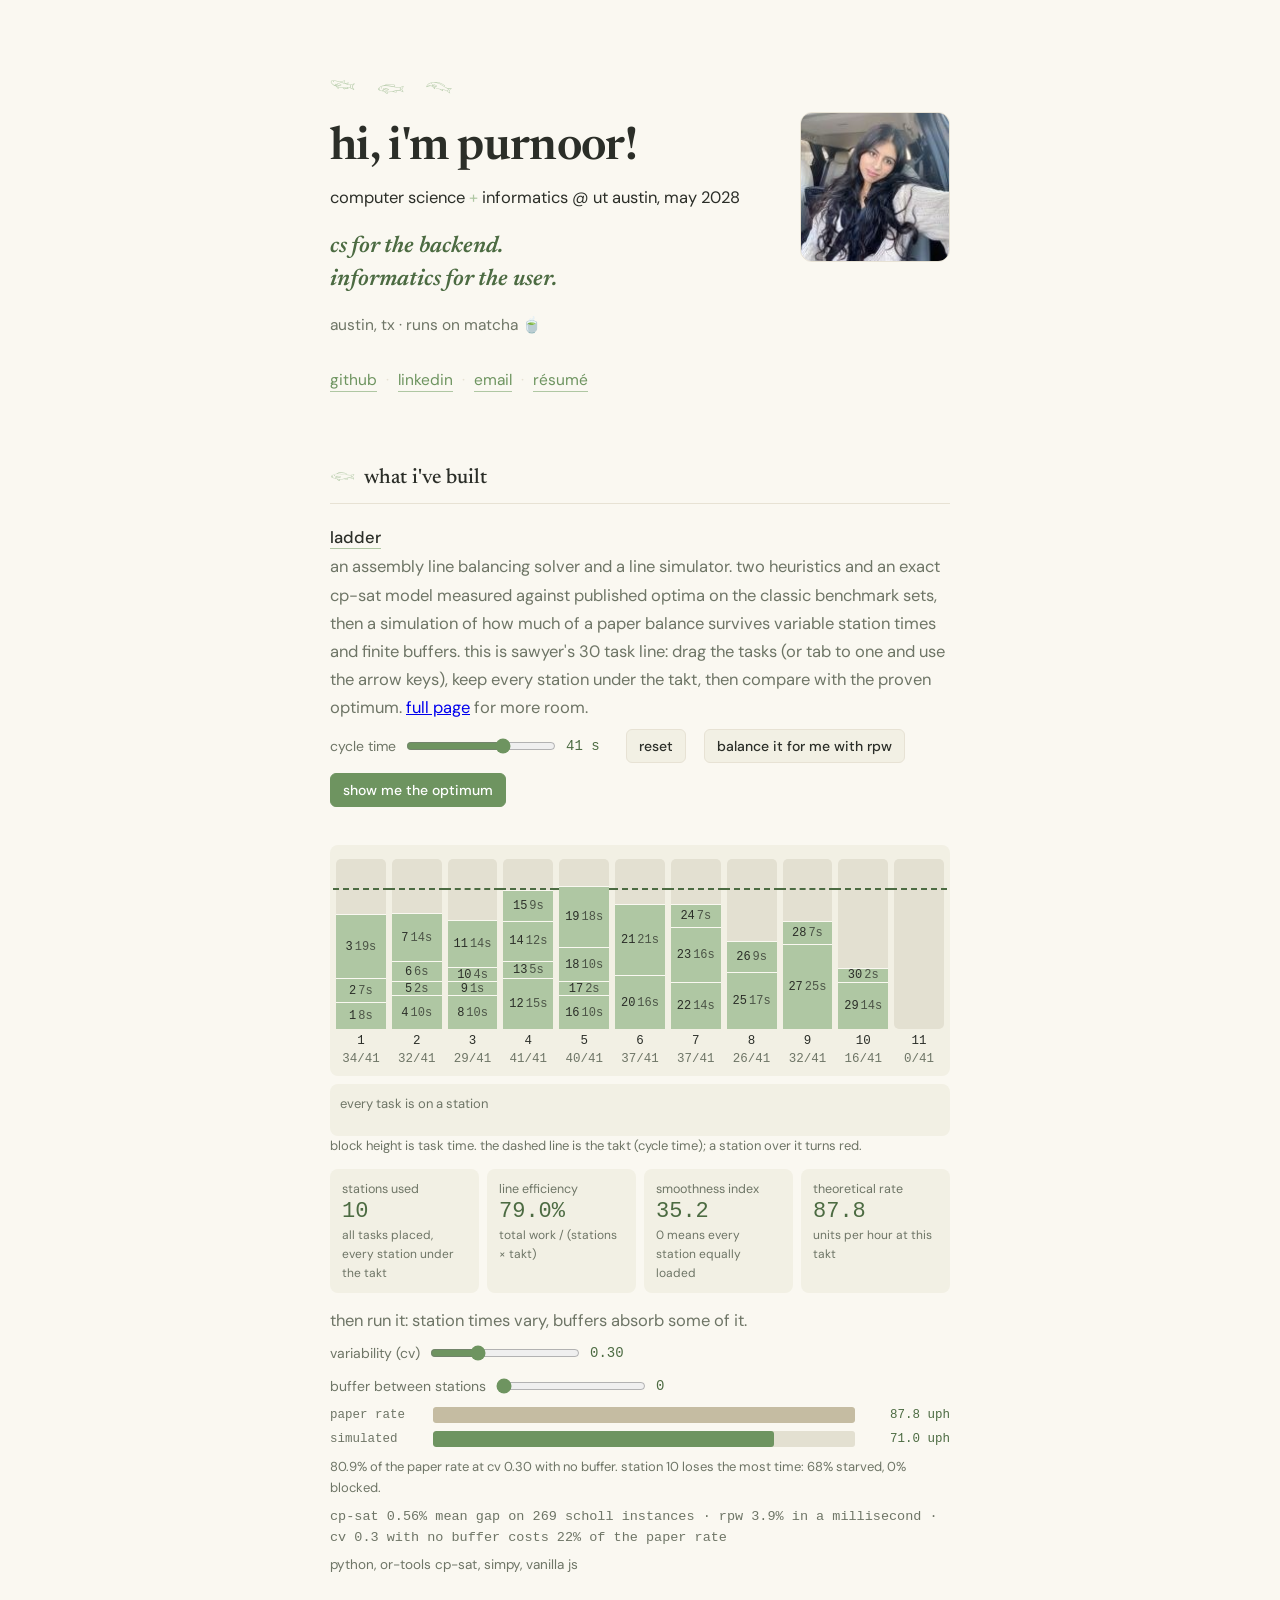
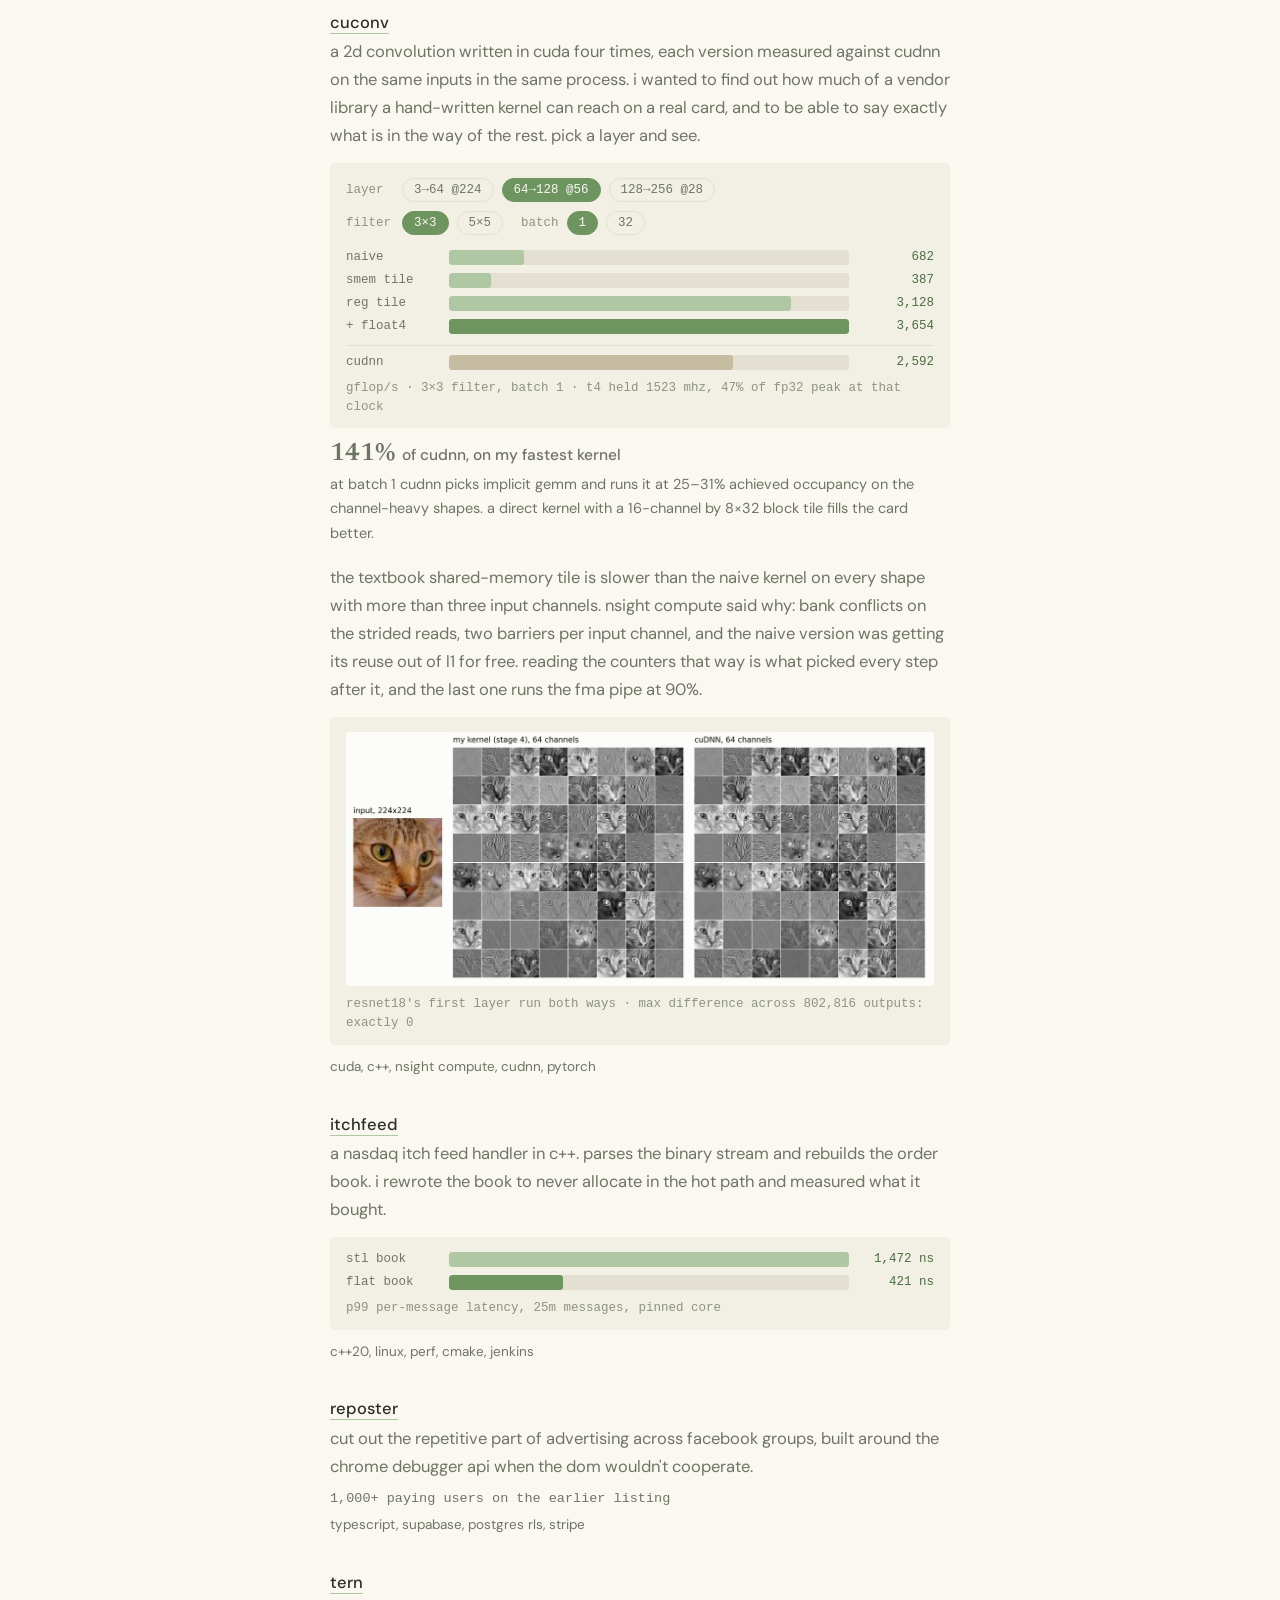
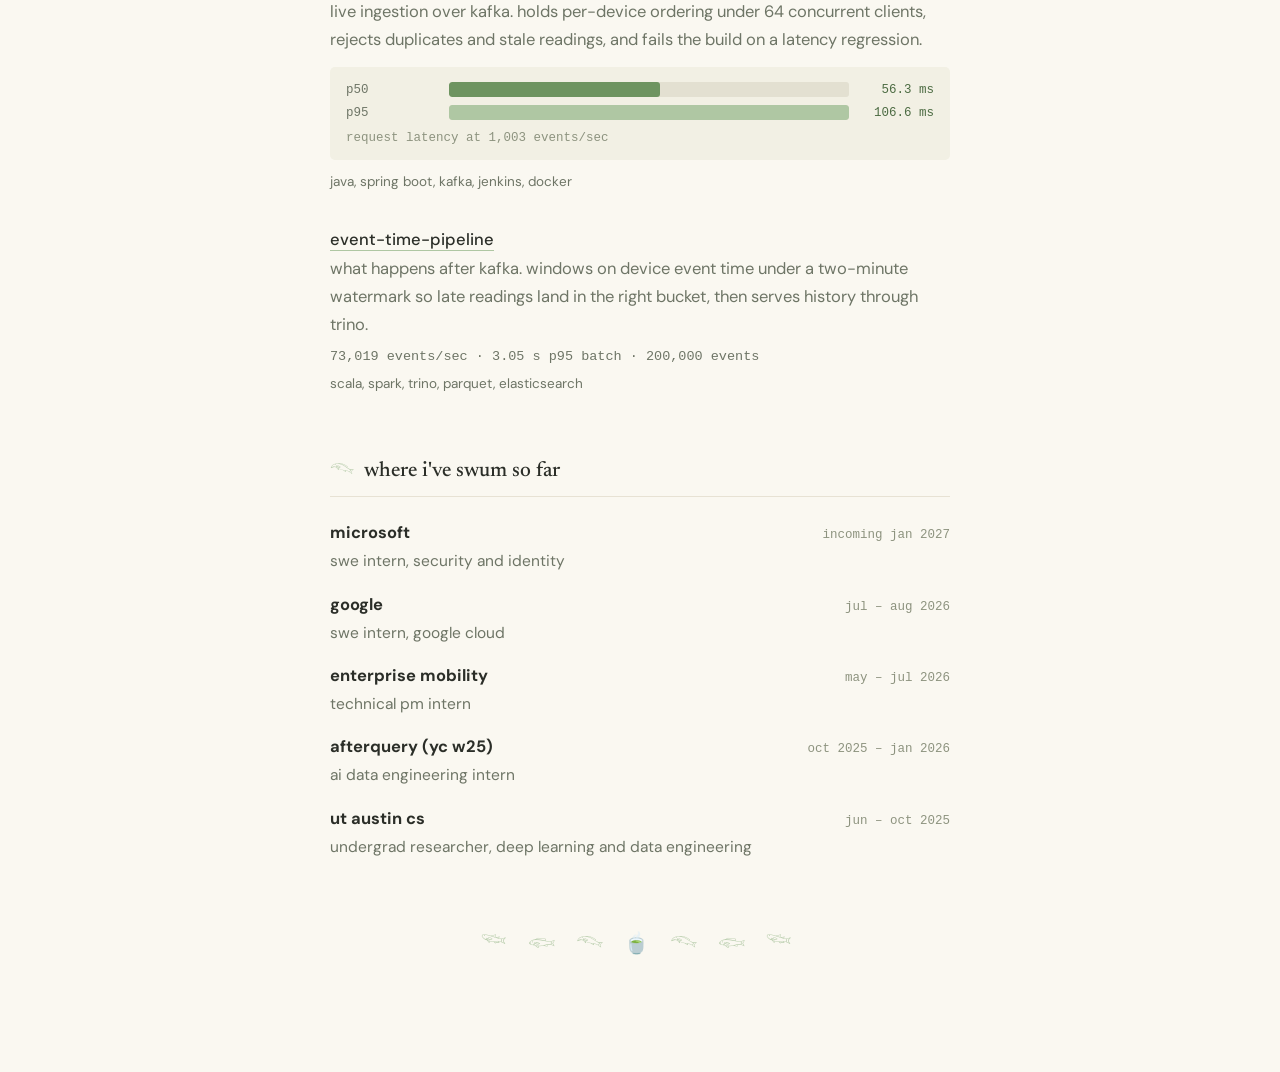
==== commit d333a029: "swap homepage widget for the real board" ====
--- a/index.html
+++ b/index.html
@@ -7,6 +7,7 @@
 <link rel="preconnect" href="https://fonts.gstatic.com" crossorigin>
 <link rel="preload" href="fonts/fish.woff2" as="font" type="font/woff2" crossorigin>
 <link href="https://fonts.googleapis.com/css2?family=Newsreader:ital,opsz,wght@0,6..72,400;0,6..72,500;0,6..72,600;1,6..72,400&family=DM+Sans:wght@400;500&display=swap" rel="stylesheet">
+<link rel="stylesheet" href="ladder/board.css">
 <style>
   :root{--bg:#FAF8F1;--panel:#F2F0E4;--text:#2B2E28;--muted:#6E7566;
     --matcha:#6E9460;--deep:#4C6B42;--soft:#AFC7A3;--rule:#E7E2D4;--ref:#C5BCA2;--track:#E3E0D1}
@@ -55,12 +56,6 @@
   .bar .fill.hi{background:var(--matcha)}
   .bar .fill.ref{background:var(--ref)}
   .bar .val{font:12.5px ui-monospace,Menlo,monospace;color:var(--deep);width:74px;text-align:right;flex:none}
-  .lb{display:flex;gap:5px;align-items:flex-end;height:84px;border-top:2px dashed var(--deep);margin:4px 0 12px}
-  .lb span{flex:1;background:var(--soft);border-radius:3px 3px 0 0;min-width:0}
-  .lb-ctl{display:flex;flex-wrap:wrap;gap:8px 18px;align-items:center;margin:0 0 12px;font-size:13.5px;color:var(--muted)}
-  .lb-ctl label{display:flex;align-items:center;gap:8px}
-  .lb-ctl input{width:120px;accent-color:var(--matcha);margin:0}
-  .lb-ctl output{font:12.5px ui-monospace,Menlo,monospace;color:var(--deep);min-width:4ch}
   .sep{height:1px;background:var(--track);margin:11px 0 9px}
   .row{display:flex;justify-content:space-between;gap:16px;align-items:baseline}
   .row .when{font:12.5px ui-monospace,Menlo,monospace;color:#8D937F;white-space:nowrap}
@@ -106,6 +101,16 @@
   <h2><span class="g">𓆟</span>what i've built</h2>
 
   <div class="item">
+    <h3><a href="ladder/">ladder</a></h3>
+    <p>an assembly line balancing solver and a line simulator. two heuristics and an exact cp-sat model measured against published optima on the classic benchmark sets, then a simulation of how much of a paper balance survives variable station times and finite buffers. this is sawyer's 30 task line: drag the tasks (or tab to one and use the arrow keys), keep every station under the takt, then compare with the proven optimum. <a href="ladder/">full page</a> for more room.</p>
+    <div id="ladder-board"></div>
+    <p style="margin-top:14px">then run it: station times vary, buffers absorb some of it.</p>
+    <div id="ladder-sim"></div>
+    <p class="nums">cp-sat 0.56% mean gap on 269 scholl instances · rpw 3.9% in a millisecond · cv 0.3 with no buffer costs 22% of the paper rate</p>
+    <p class="stack">python, or-tools cp-sat, simpy, vanilla js</p>
+  </div>
+
+  <div class="item">
     <h3><a href="https://github.com/noorps/cuconv">cuconv</a></h3>
     <p>a 2d convolution written in cuda four times, each version measured against cudnn on the same inputs in the same process. i wanted to find out how much of a vendor library a hand-written kernel can reach on a real card, and to be able to say exactly what is in the way of the rest. pick a layer and see.</p>
 
@@ -147,23 +152,6 @@
   </div>
 
   <div class="item">
-    <h3><a href="ladder/">ladder</a></h3>
-    <p>an assembly line balancing solver and a line simulator. two heuristics and an exact cp-sat model measured against published optima on the classic benchmark sets, then a simulation of how much of a paper balance survives variable station times and finite buffers. the <a href="ladder/">full page</a> lets you drag the tasks yourself and compare with the proven optimum.</p>
-    <figure>
-      <div class="lb" aria-label="station loads of the optimal balance; the dashed line is the takt"><span style="height:100.0%" title="station 1: 41 s"></span><span style="height:97.6%" title="station 2: 40 s"></span><span style="height:97.6%" title="station 3: 40 s"></span><span style="height:100.0%" title="station 4: 41 s"></span><span style="height:97.6%" title="station 5: 40 s"></span><span style="height:97.6%" title="station 6: 40 s"></span><span style="height:100.0%" title="station 7: 41 s"></span><span style="height:100.0%" title="station 8: 41 s"></span></div>
-      <div class="lb-ctl">
-        <label for="lb-cv">variability<input id="lb-cv" type="range" min="0" max="1" step="0.05" value="0.3"><output id="lb-cv-o">0.30</output></label>
-        <label for="lb-buf">buffer<input id="lb-buf" type="range" min="0" max="8" step="1" value="0"><output id="lb-buf-o">0</output></label>
-      </div>
-      <div class="bar"><span class="lbl">paper rate</span><span class="track"><span class="fill ref" id="lb-paper" style="width:100%"></span></span><span class="val" id="lb-paper-v"></span></div>
-      <div class="bar"><span class="lbl">simulated</span><span class="track"><span class="fill hi" id="lb-sim" style="width:0%"></span></span><span class="val" id="lb-sim-v"></span></div>
-      <figcaption id="lb-cap">sawyer's 30 task line, 8 stations at a 41 s takt, proven optimal · 3000 units simulated in your browser</figcaption>
-    </figure>
-    <p class="nums">cp-sat 0.56% mean gap on 269 scholl instances · rpw 3.9% in a millisecond · cv 0.3 with no buffer costs 22% of the paper rate</p>
-    <p class="stack">python, or-tools cp-sat, simpy, vanilla js</p>
-  </div>
-
-  <div class="item">
     <h3><a href="https://github.com/noorps/itchfeed">itchfeed</a></h3>
     <p>a nasdaq itch feed handler in c++. parses the binary stream and rebuilds the order book. i rewrote the book to never allocate in the hot path and measured what it bought.</p>
     <figure>
@@ -260,21 +248,14 @@
 }
 render();
 </script>
+<script src="ladder/data/data.js"></script>
 <script src="ladder/sim.js"></script>
+<script src="ladder/board.js"></script>
 <script>
 (function(){
-  const loads=[41, 40, 40, 41, 40, 40, 41, 41], c=41, paper=3600/c;
-  const cv=document.getElementById("lb-cv"), buf=document.getElementById("lb-buf");
-  function run(){
-    const r=window.LadderSim.simulate(loads, Number(cv.value), Number(buf.value), 1, 300, 3000);
-    const uph=3600*r.throughput;
-    document.getElementById("lb-cv-o").textContent=Number(cv.value).toFixed(2);
-    document.getElementById("lb-buf-o").textContent=buf.value;
-    document.getElementById("lb-paper-v").textContent=paper.toFixed(1)+" uph";
-    document.getElementById("lb-sim").style.width=(100*uph/paper).toFixed(1)+"%";
-    document.getElementById("lb-sim-v").textContent=uph.toFixed(1)+" uph";
-  }
-  cv.addEventListener("input", run); buf.addEventListener("input", run); run();
+  const b = window.LadderBoard.create(window.LADDER_DATA, {columnHeight: 170});
+  b.mountBoard(document.getElementById("ladder-board"));
+  b.mountSim(document.getElementById("ladder-sim"));
 })();
 </script>
 </body></html>
--- a/ladder/board.css
+++ b/ladder/board.css
@@ -0,0 +1,73 @@
+/* ladder board component. everything is scoped under .ladder-board so it can sit inside another page. */
+.ladder-board{--lb-bg:#FAF8F1;--lb-panel:#F2F0E4;--lb-text:#2B2E28;--lb-muted:#6E7566;--lb-matcha:#6E9460;--lb-deep:#4C6B42;
+  --lb-soft:#AFC7A3;--lb-rule:#E7E2D4;--lb-track:#E3E0D1;--lb-over:#B64E3A;--lb-ref:#C5BCA2;
+  font:16px/1.6 "DM Sans",ui-sans-serif,system-ui,sans-serif;color:var(--lb-text)}
+.ladder-board *{box-sizing:border-box}
+.ladder-board p{margin:0 0 10px}
+.lb-num{font-family:ui-monospace,SFMono-Regular,Menlo,Consolas,monospace;font-variant-numeric:tabular-nums}
+.lb-small{font-size:13px;color:var(--lb-muted)}
+
+/* controls */
+.lb-controls{display:flex;flex-wrap:wrap;gap:10px 18px;align-items:center;margin:0 0 8px}
+.lb-ctl{display:flex;align-items:center;gap:10px;min-width:0}
+.lb-ctl label{display:flex;align-items:center;gap:10px;font-size:14px;color:var(--lb-muted);white-space:nowrap}
+.lb-ctl output{min-width:5ch;font:14px ui-monospace,Menlo,Consolas,monospace;color:var(--lb-deep)}
+.ladder-board input[type=range]{width:150px;max-width:40vw;accent-color:var(--lb-matcha);margin:0}
+.ladder-board button{font:500 14px "DM Sans",system-ui,sans-serif;color:var(--lb-text);background:var(--lb-panel);border:1px solid var(--lb-rule);
+  border-radius:6px;padding:7px 12px;cursor:pointer;line-height:1.3}
+.ladder-board button:hover{border-color:var(--lb-soft);background:#ECE9DB}
+.ladder-board button.primary{background:var(--lb-matcha);color:#fff;border-color:var(--lb-matcha)}
+.ladder-board button.primary:hover{background:var(--lb-deep);border-color:var(--lb-deep)}
+.ladder-board button:disabled{opacity:.6;cursor:default}
+.ladder-board button:focus-visible,.ladder-board [tabindex]:focus-visible,.ladder-board input:focus-visible{outline:2px solid var(--lb-deep);outline-offset:2px}
+.lb-msg{min-height:1.6em;margin:6px 0 10px;font-size:14.5px;color:var(--lb-over)}
+.lb-msg.ok{color:var(--lb-deep)}
+
+/* the board */
+.lb-board{display:flex;gap:6px;align-items:flex-end;overflow-x:auto;overflow-y:hidden;padding:14px 6px 8px;
+  background:var(--lb-panel);border-radius:8px;scrollbar-width:thin;-webkit-overflow-scrolling:touch}
+.lb-station{flex:1 1 0;min-width:48px;max-width:64px;display:flex;flex-direction:column;align-items:center;gap:4px}
+.lb-col{position:relative;width:100%;height:var(--colh);background:var(--lb-track);border-radius:5px;overflow:visible}
+.lb-col.over{outline:2px solid var(--lb-over)}
+.lb-col.target{outline:2px dashed var(--lb-matcha);outline-offset:-2px}
+.lb-stack{position:absolute;left:0;right:0;bottom:0;display:flex;flex-direction:column-reverse}
+.lb-takt{position:absolute;left:-3px;right:-3px;border-top:2px dashed var(--lb-deep);pointer-events:none}
+.lb-hdr{font:12.5px/1.4 ui-monospace,Menlo,Consolas,monospace;color:var(--lb-muted);text-align:center;white-space:nowrap}
+.lb-hdr b{color:var(--lb-text);font-weight:500}
+.lb-hdr.over b{color:var(--lb-over)}
+.lb-task{display:flex;align-items:center;justify-content:center;gap:2px;height:var(--h);min-height:14px;width:100%;
+  background:var(--lb-soft);border-top:1px solid var(--lb-bg);font:12px/1 ui-monospace,Menlo,Consolas,monospace;color:var(--lb-text);
+  cursor:grab;user-select:none;-webkit-user-select:none;touch-action:none;transition:background .15s}
+.lb-task:hover{background:#9DBB8F}
+.lb-task.over{background:var(--lb-over);color:#fff}
+.lb-task.dragging{opacity:.35}
+.lb-task.ghost{position:fixed;z-index:10;pointer-events:none;opacity:.9;box-shadow:0 6px 18px rgba(43,46,40,.25);border-radius:3px}
+.lb-task .t{opacity:.75}
+.lb-tray{margin:8px 0 0;padding:10px;background:var(--lb-panel);border-radius:8px;min-height:52px;display:flex;flex-wrap:wrap;gap:6px;align-items:flex-start}
+.lb-tray.target{outline:2px dashed var(--lb-matcha);outline-offset:-2px}
+.lb-tray .lb-task{width:auto;height:auto;min-height:0;padding:5px 9px;border-radius:4px;border:0}
+.lb-tray .lb-label{width:100%;font-size:13px;color:var(--lb-muted)}
+.lb-legend{font-size:13px;color:var(--lb-muted);margin:6px 0 0}
+
+/* metrics */
+.lb-tiles{display:grid;grid-template-columns:repeat(auto-fit,minmax(130px,1fr));gap:8px;margin:12px 0}
+.lb-tile{background:var(--lb-panel);border-radius:8px;padding:10px 12px}
+.lb-tile .k{font-size:12.5px;color:var(--lb-muted)}
+.lb-tile .v{font:500 22px/1.2 ui-monospace,Menlo,Consolas,monospace;color:var(--lb-deep)}
+.lb-tile .v.bad{color:var(--lb-over)}
+.lb-tile .s{font-size:12px;color:var(--lb-muted)}
+.lb-compare{margin:10px 0 0;padding:14px 16px;background:var(--lb-panel);border-left:4px solid var(--lb-matcha);border-radius:8px;display:none}
+.lb-compare.show{display:block}
+.lb-compare .big{font:500 24px/1.25 "Newsreader",Georgia,serif;margin:0 0 4px}
+.lb-compare .big .lb-num{color:var(--lb-deep)}
+.lb-compare .small{font-size:13px;color:var(--lb-muted)}
+
+/* simulation bars */
+.lb-bars{margin:10px 0}
+.lb-bar{display:flex;align-items:center;gap:11px;margin:0 0 8px}
+.lb-bar .lbl{font:12.5px ui-monospace,Menlo,Consolas,monospace;color:var(--lb-muted);width:92px;flex:none}
+.lb-bar .track{flex:1;height:16px;background:var(--lb-track);border-radius:3px;overflow:hidden;display:block}
+.lb-bar .fill{display:block;height:100%;min-width:3px;background:var(--lb-matcha);border-radius:3px;transition:width .3s cubic-bezier(.4,0,.2,1)}
+.lb-bar .fill.ref{background:var(--lb-ref)}
+.lb-bar .val{font:12.5px ui-monospace,Menlo,Consolas,monospace;color:var(--lb-deep);width:84px;text-align:right;flex:none}
+@media (max-width:600px){.lb-ctl label{white-space:normal} .ladder-board input[type=range]{width:110px} .lb-station{min-width:44px} .lb-task{font-size:10.5px} .lb-hdr{font-size:11px} .lb-bar .lbl{width:70px} .lb-bar .val{width:70px}}
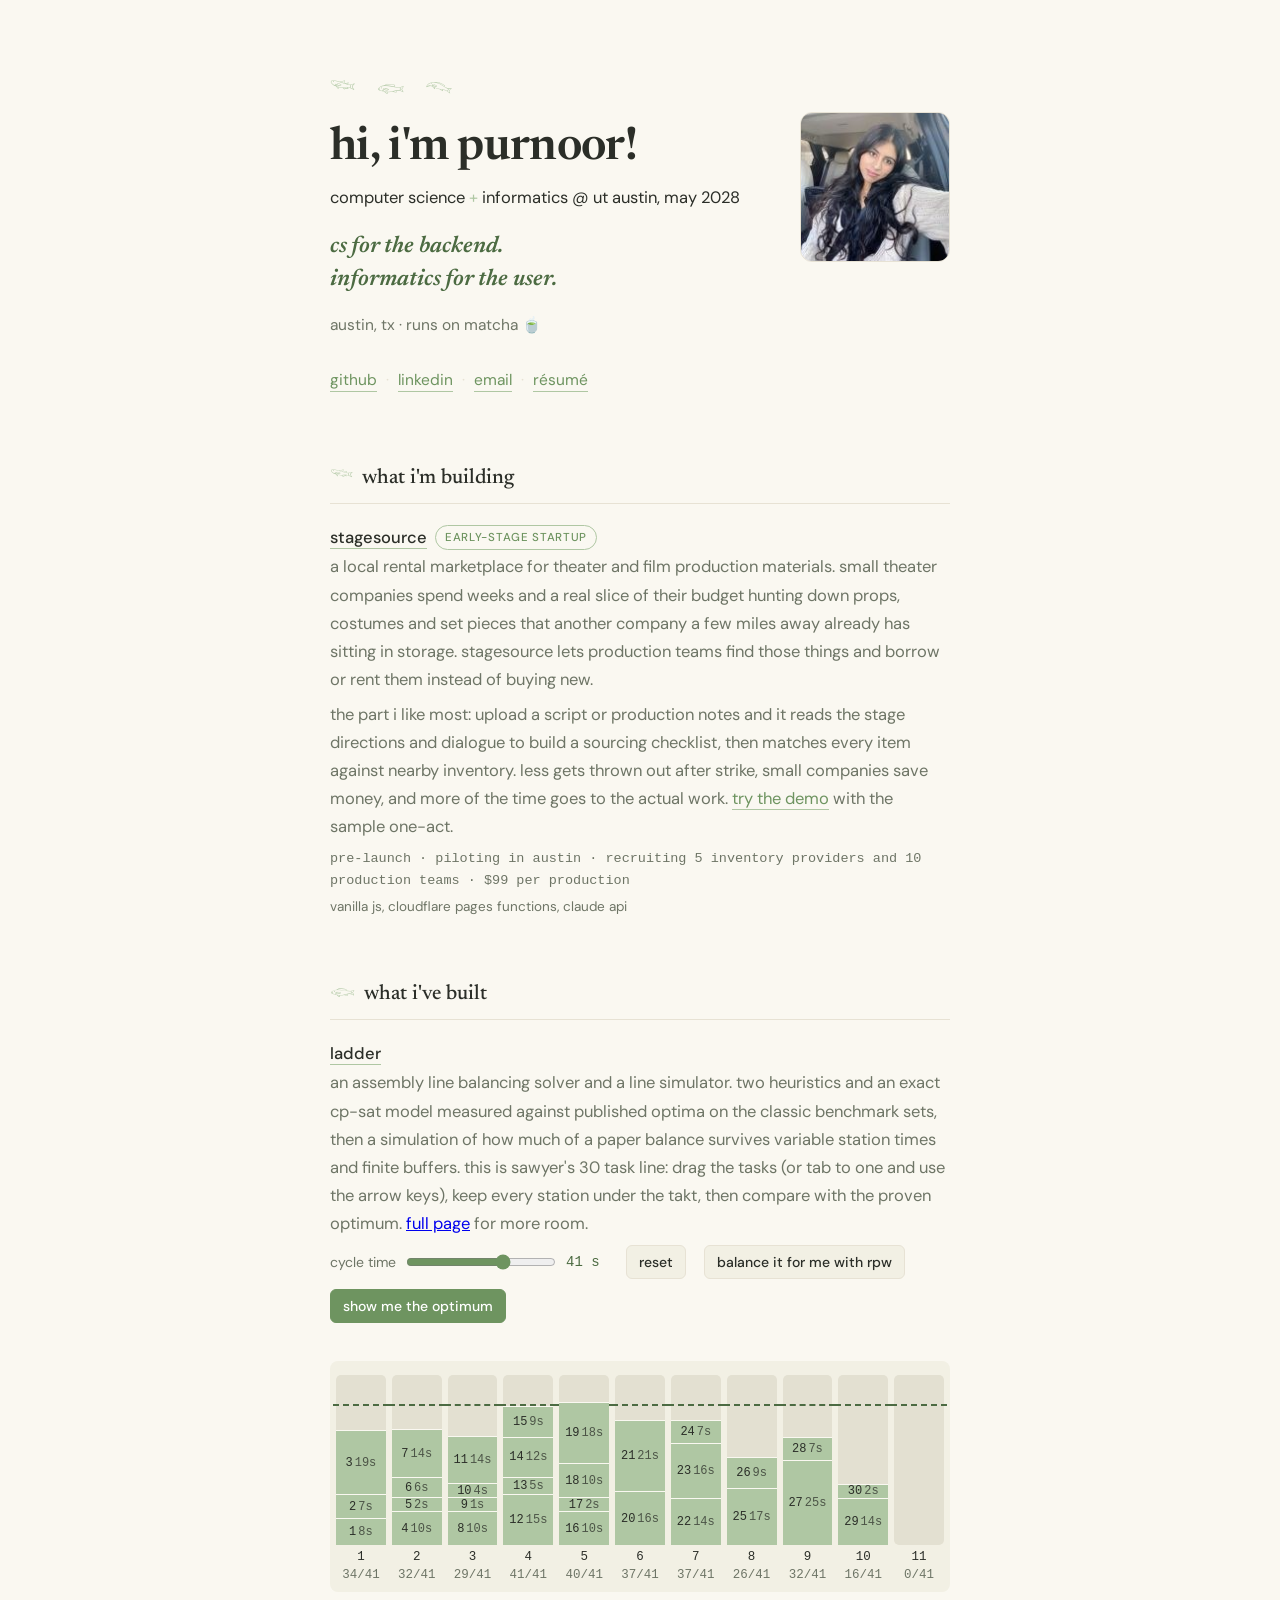
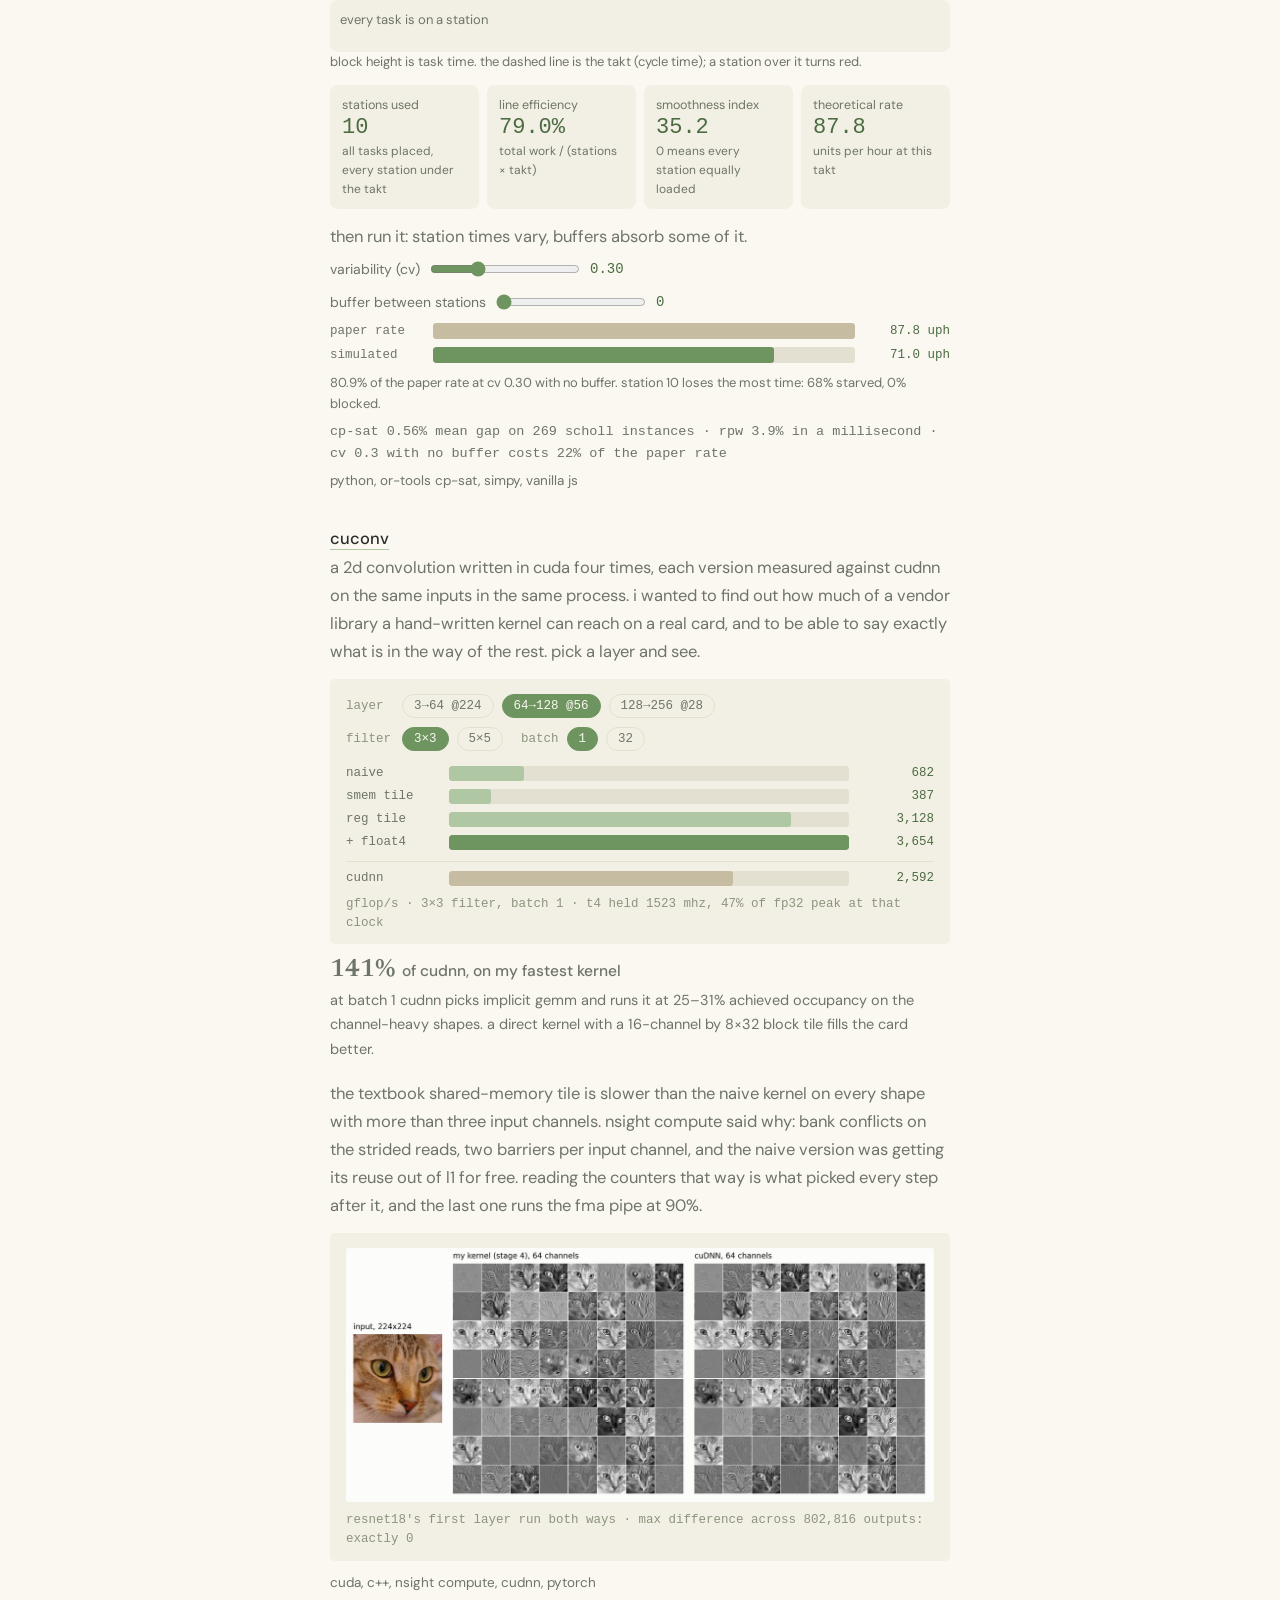
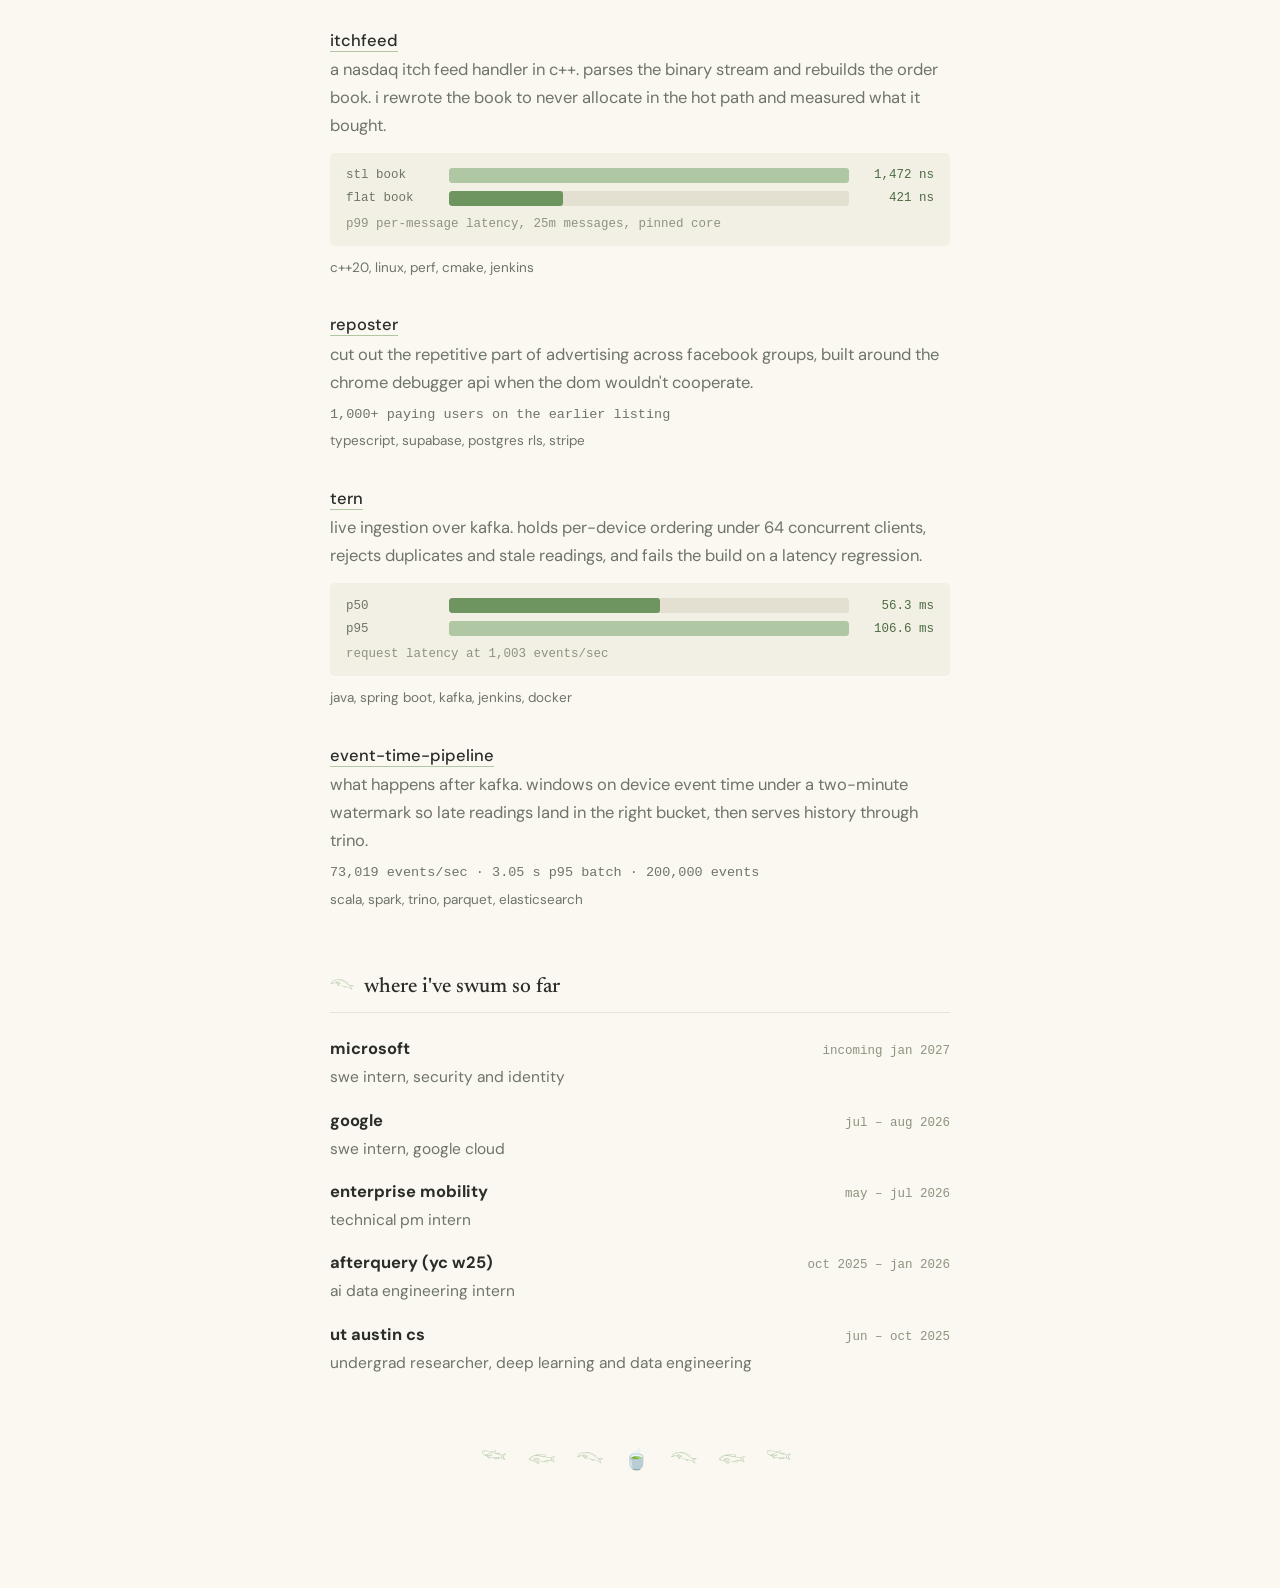
==== commit c7de3346: "add stagesource to the homepage as an early-stage startup" ====
--- a/index.html
+++ b/index.html
@@ -44,6 +44,9 @@
   .item h3 a{color:var(--text);text-decoration:none;border-bottom:1.5px solid var(--soft)}
   .item h3 a:hover{color:var(--matcha)}
   .item p{margin:0 0 7px;color:var(--muted)}
+  .badge{font:500 11.5px/1 "DM Sans",sans-serif;letter-spacing:.06em;text-transform:uppercase;color:var(--matcha);border:1px solid var(--soft);border-radius:999px;padding:4px 9px;margin-left:8px;vertical-align:2px;white-space:nowrap}
+  .item p a.go{color:var(--matcha);text-decoration:none;border-bottom:1.5px solid var(--soft)}
+  .item p a.go:hover{border-bottom-color:var(--matcha)}
   .stack{font-size:13.5px;color:#8D937F;margin:0!important}
   .nums{font:13.5px/1.6 ui-monospace,SFMono-Regular,Menlo,monospace;color:var(--matcha);margin:0 0 5px!important}
   figure{margin:13px 0 11px;background:var(--panel);border-radius:5px;padding:15px 16px 12px}
@@ -98,6 +101,16 @@
     <img class="me" src="img/me.jpg" width="150" height="150" alt="purnoor sharma">
   </div>
 
+  <h2><span class="g">𓆝</span>what i'm building</h2>
+
+  <div class="item">
+    <h3><a href="stagesource/">stagesource</a><span class="badge">early-stage startup</span></h3>
+    <p>a local rental marketplace for theater and film production materials. small theater companies spend weeks and a real slice of their budget hunting down props, costumes and set pieces that another company a few miles away already has sitting in storage. stagesource lets production teams find those things and borrow or rent them instead of buying new.</p>
+    <p>the part i like most: upload a script or production notes and it reads the stage directions and dialogue to build a sourcing checklist, then matches every item against nearby inventory. less gets thrown out after strike, small companies save money, and more of the time goes to the actual work. <a class="go" href="stagesource/">try the demo</a> with the sample one-act.</p>
+    <p class="nums">pre-launch · piloting in austin · recruiting 5 inventory providers and 10 production teams · $99 per production</p>
+    <p class="stack">vanilla js, cloudflare pages functions, claude api</p>
+  </div>
+
   <h2><span class="g">𓆟</span>what i've built</h2>
 
   <div class="item">
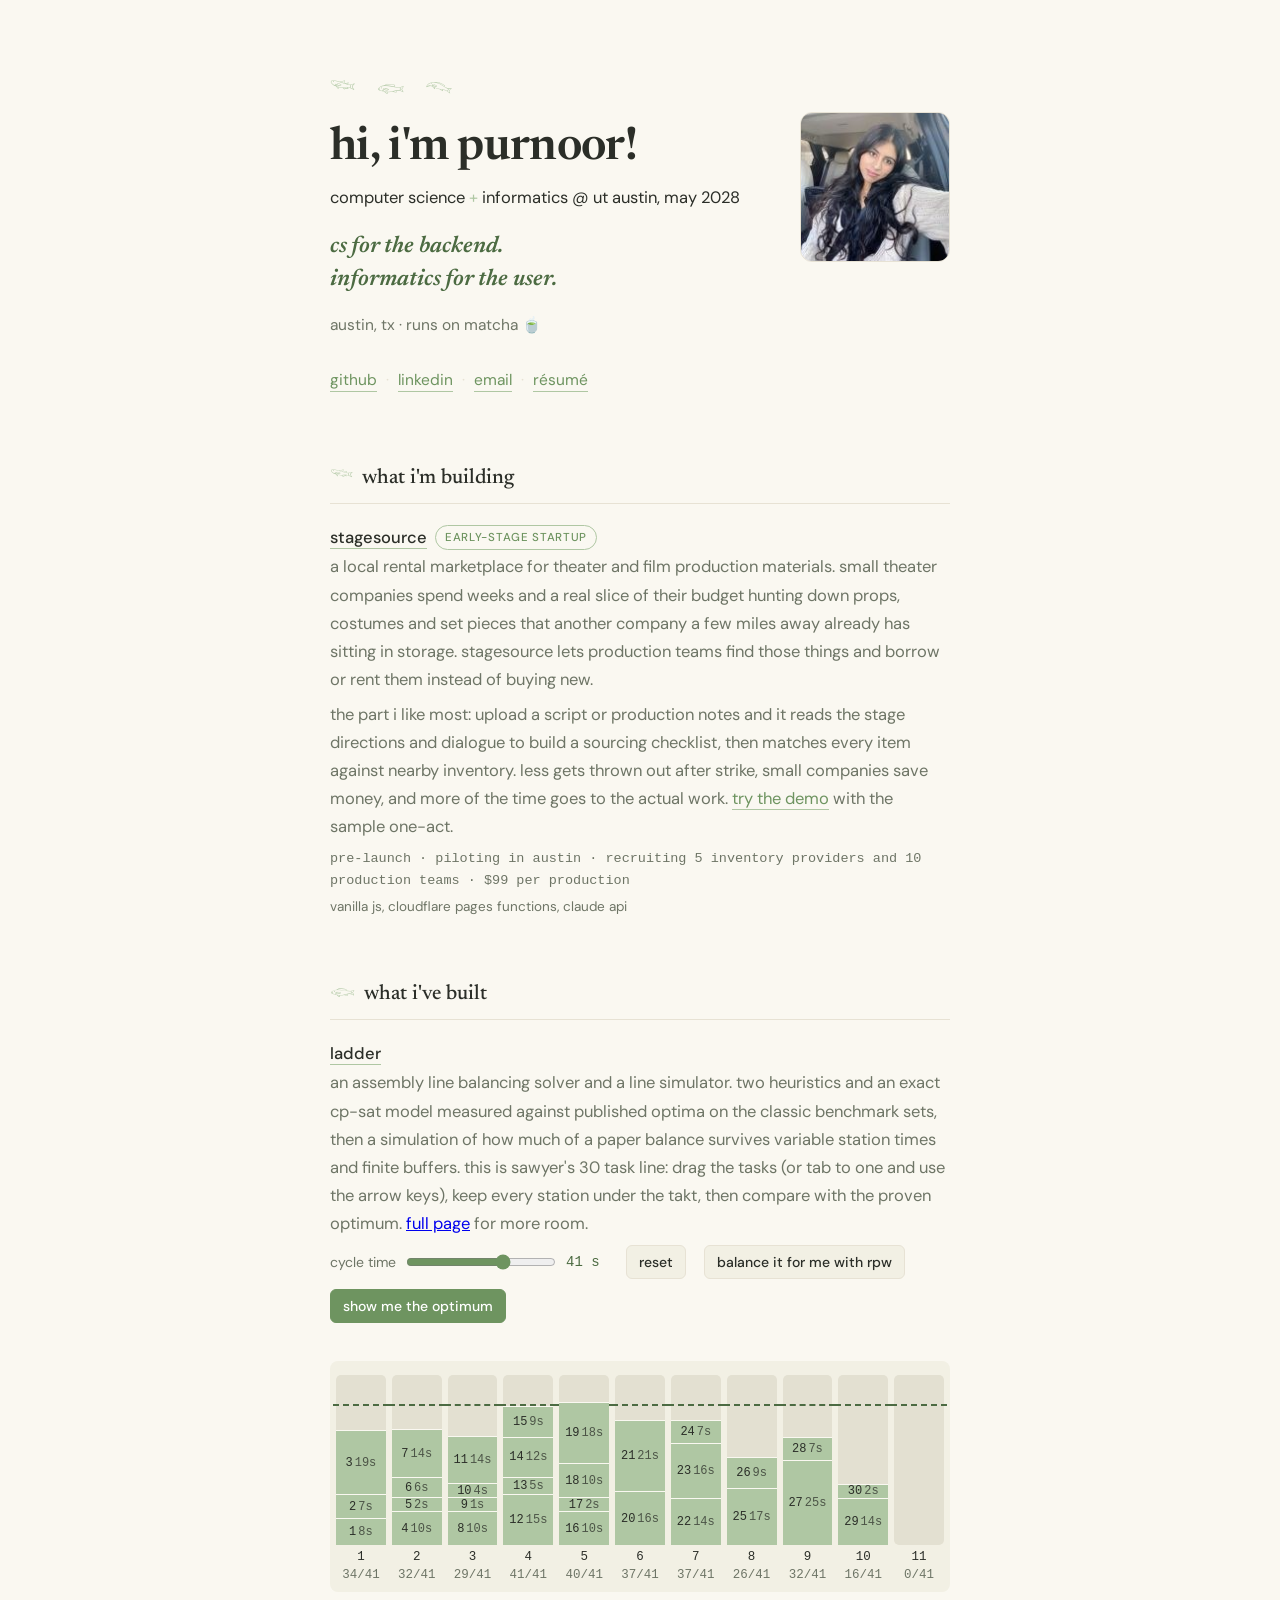
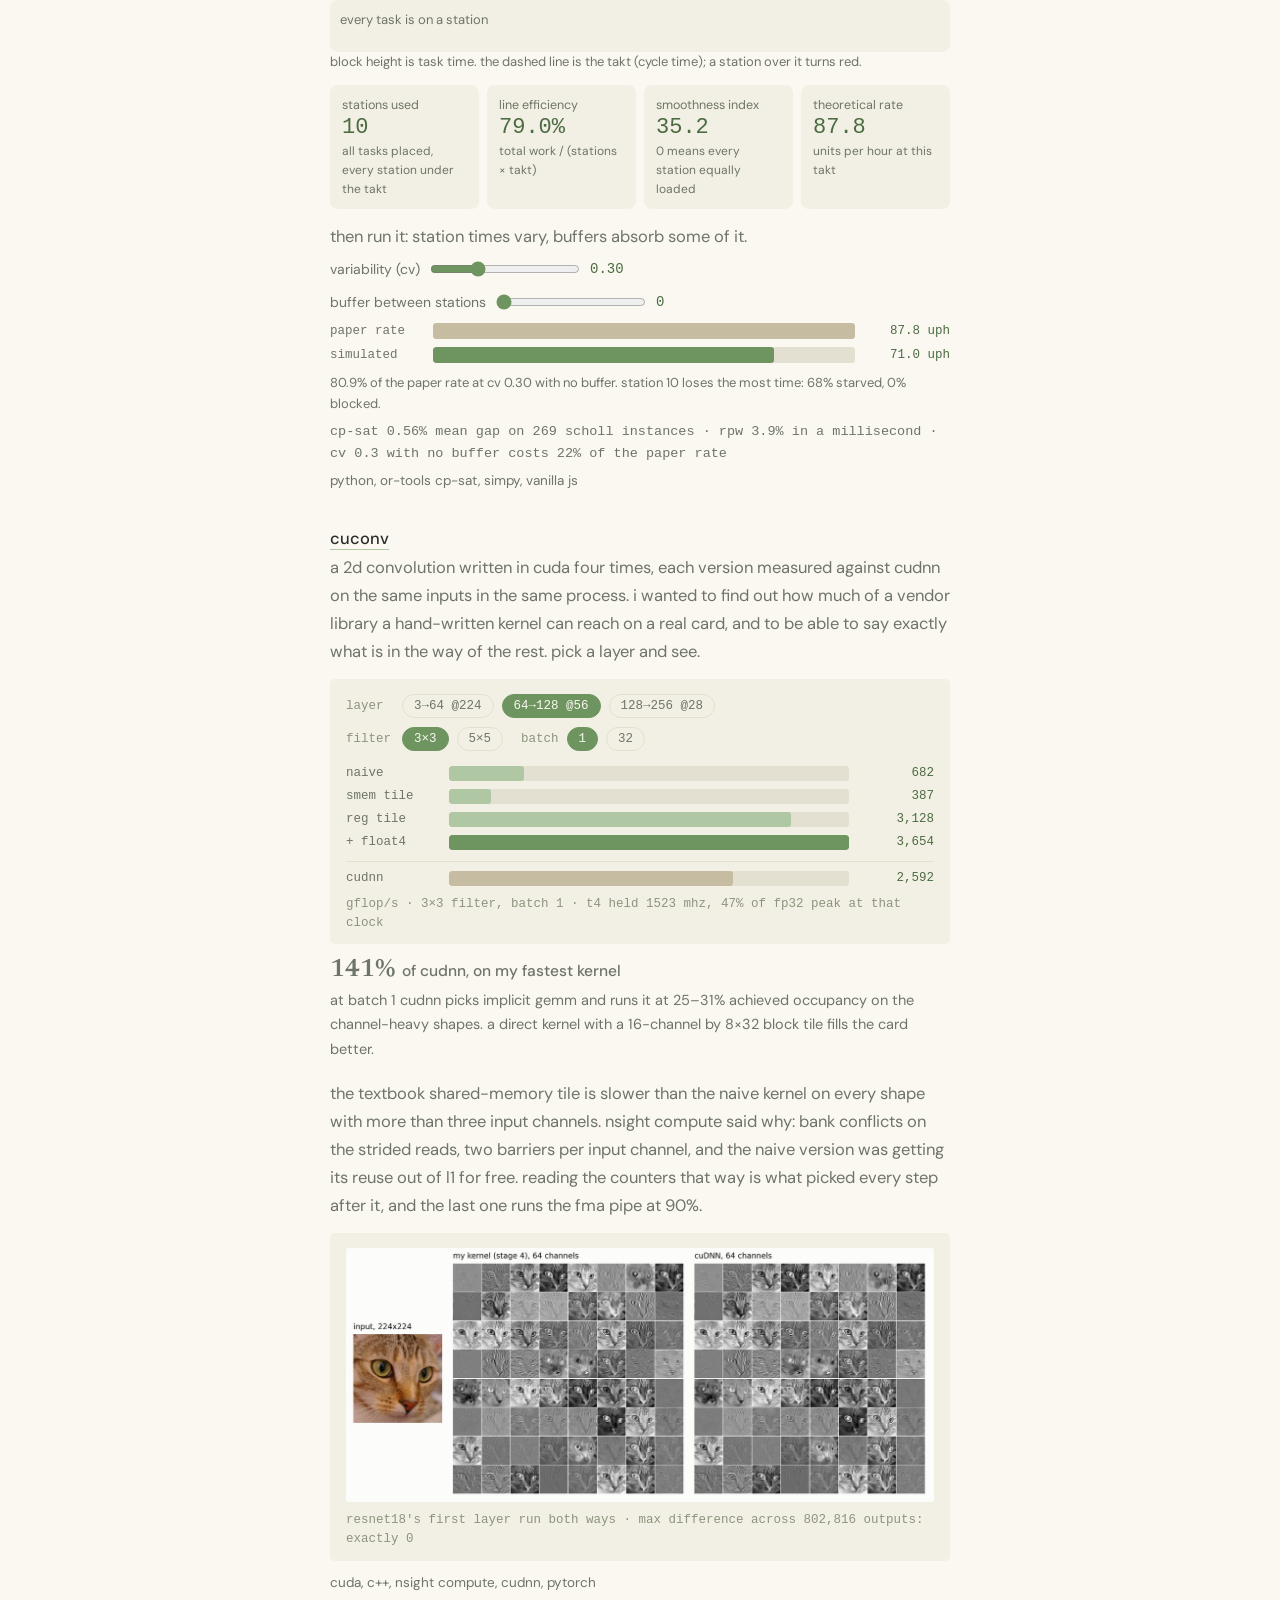
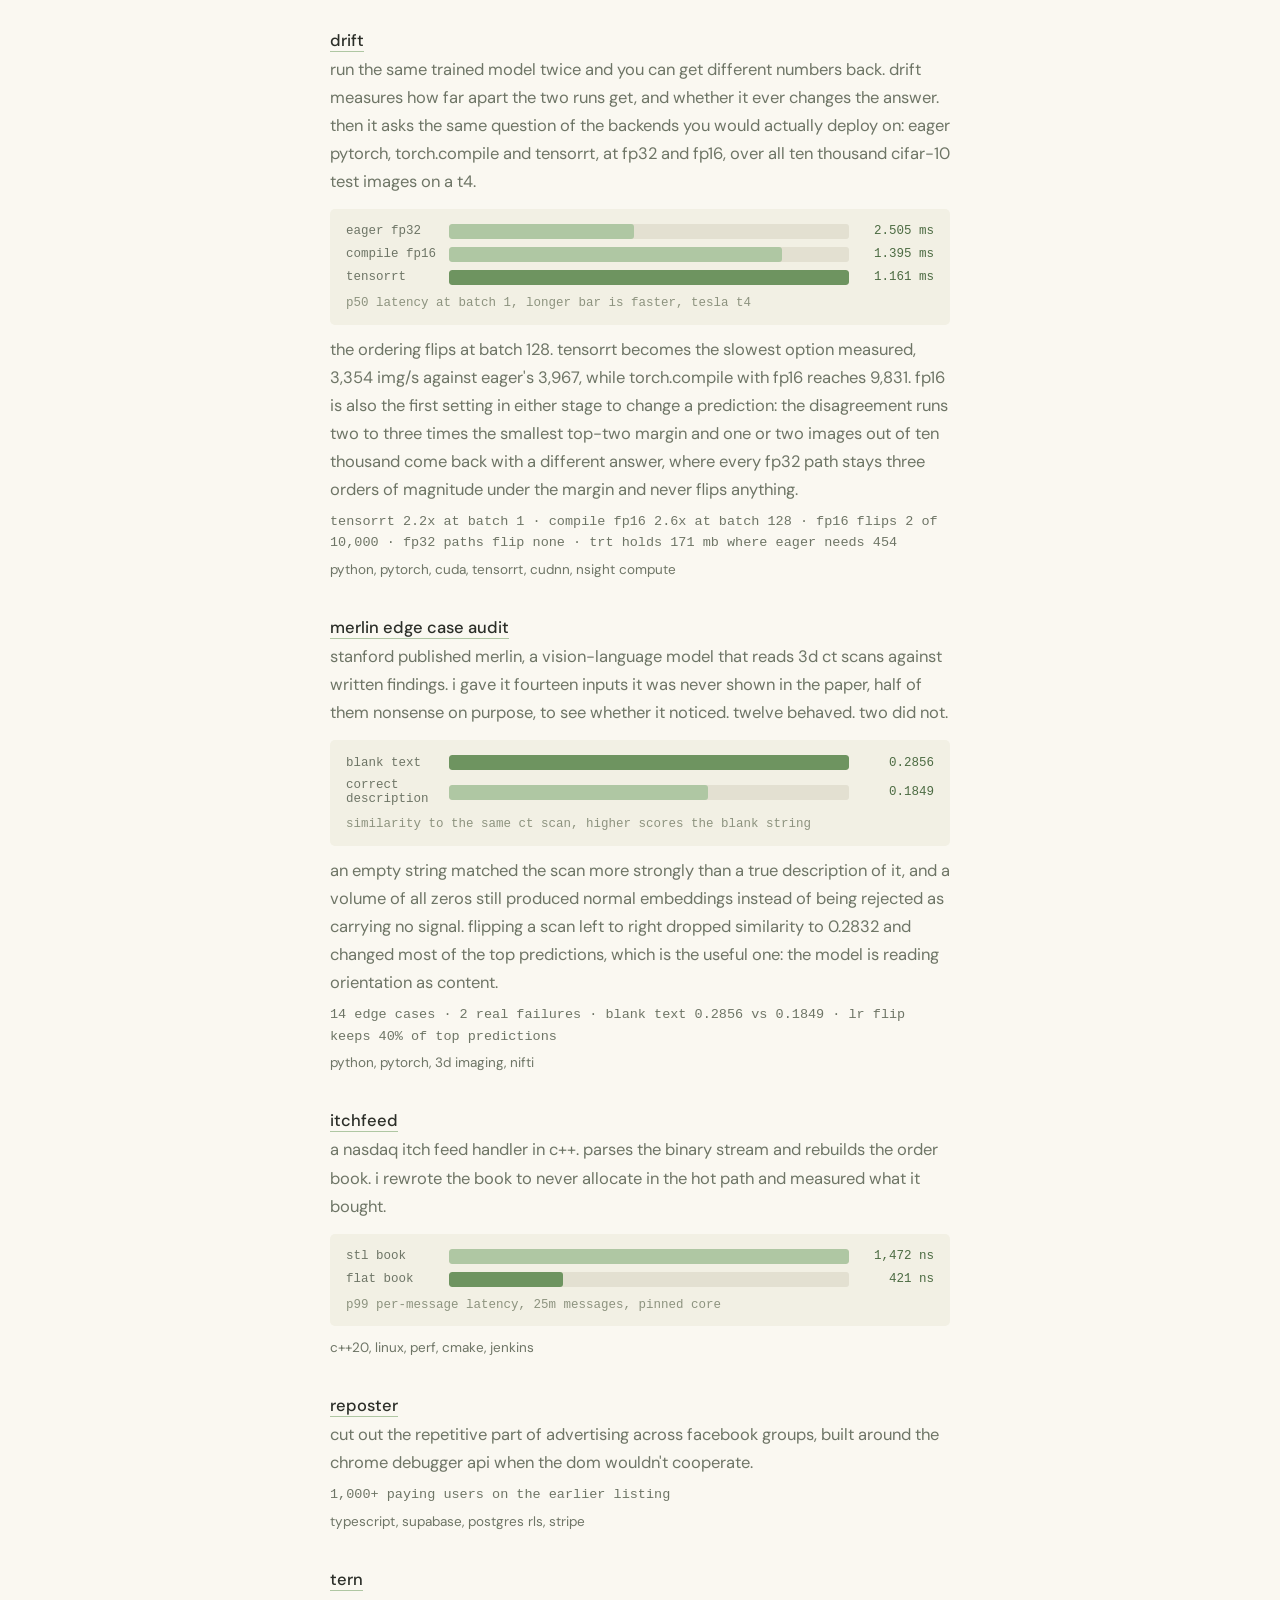
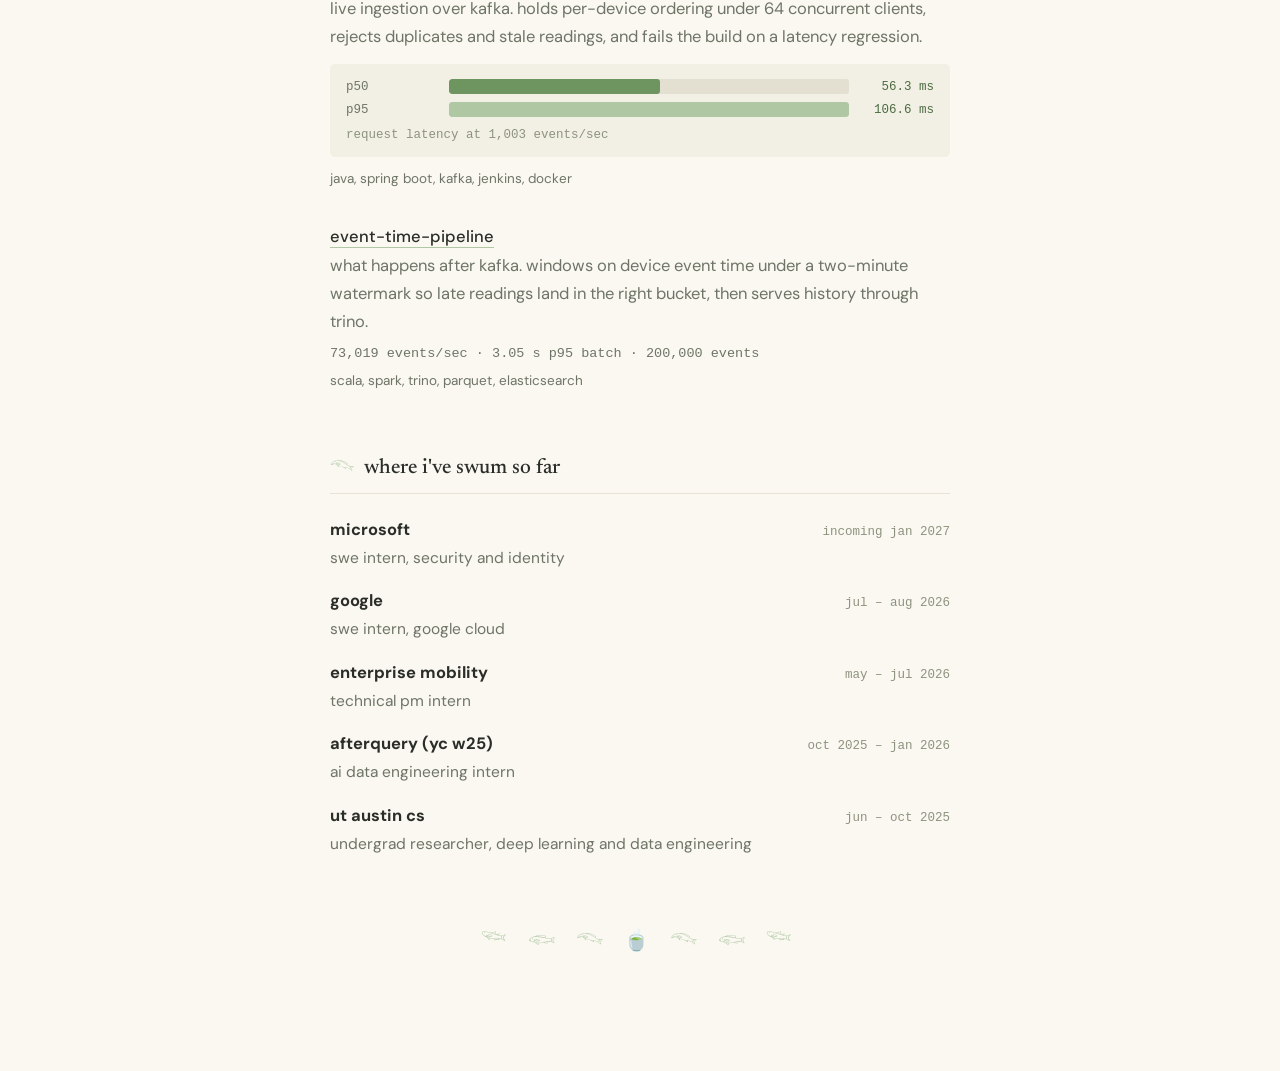
==== commit 17543b2b: "add drift and the merlin audit to what i've built" ====
--- a/index.html
+++ b/index.html
@@ -165,6 +165,39 @@
   </div>
 
   <div class="item">
+    <h3><a href="https://github.com/noorps/drift">drift</a></h3>
+    <p>run the same trained model twice and you can get different numbers back. drift measures how far apart the two runs get, and whether it ever changes the answer. then it asks the same question of the backends you would actually deploy on: eager pytorch, torch.compile and tensorrt, at fp32 and fp16, over all ten thousand cifar-10 test images on a t4.</p>
+
+    <figure>
+      <div class="bar"><span class="lbl">eager fp32</span><span class="track"><span class="fill" style="width:46.3%"></span></span><span class="val">2.505 ms</span></div>
+      <div class="bar"><span class="lbl">compile fp16</span><span class="track"><span class="fill" style="width:83.2%"></span></span><span class="val">1.395 ms</span></div>
+      <div class="bar"><span class="lbl">tensorrt</span><span class="track"><span class="fill hi" style="width:100%"></span></span><span class="val">1.161 ms</span></div>
+      <figcaption>p50 latency at batch 1, longer bar is faster, tesla t4</figcaption>
+    </figure>
+
+    <p>the ordering flips at batch 128. tensorrt becomes the slowest option measured, 3,354 img/s against eager's 3,967, while torch.compile with fp16 reaches 9,831. fp16 is also the first setting in either stage to change a prediction: the disagreement runs two to three times the smallest top-two margin and one or two images out of ten thousand come back with a different answer, where every fp32 path stays three orders of magnitude under the margin and never flips anything.</p>
+
+    <p class="nums">tensorrt 2.2x at batch 1 · compile fp16 2.6x at batch 128 · fp16 flips 2 of 10,000 · fp32 paths flip none · trt holds 171 mb where eager needs 454</p>
+    <p class="stack">python, pytorch, cuda, tensorrt, cudnn, nsight compute</p>
+  </div>
+
+  <div class="item">
+    <h3><a href="https://github.com/noorps/merlin-edge-case-audit">merlin edge case audit</a></h3>
+    <p>stanford published merlin, a vision-language model that reads 3d ct scans against written findings. i gave it fourteen inputs it was never shown in the paper, half of them nonsense on purpose, to see whether it noticed. twelve behaved. two did not.</p>
+
+    <figure>
+      <div class="bar"><span class="lbl">blank text</span><span class="track"><span class="fill hi" style="width:100%"></span></span><span class="val">0.2856</span></div>
+      <div class="bar"><span class="lbl">correct description</span><span class="track"><span class="fill" style="width:64.7%"></span></span><span class="val">0.1849</span></div>
+      <figcaption>similarity to the same ct scan, higher scores the blank string</figcaption>
+    </figure>
+
+    <p>an empty string matched the scan more strongly than a true description of it, and a volume of all zeros still produced normal embeddings instead of being rejected as carrying no signal. flipping a scan left to right dropped similarity to 0.2832 and changed most of the top predictions, which is the useful one: the model is reading orientation as content.</p>
+
+    <p class="nums">14 edge cases · 2 real failures · blank text 0.2856 vs 0.1849 · lr flip keeps 40% of top predictions</p>
+    <p class="stack">python, pytorch, 3d imaging, nifti</p>
+  </div>
+
+  <div class="item">
     <h3><a href="https://github.com/noorps/itchfeed">itchfeed</a></h3>
     <p>a nasdaq itch feed handler in c++. parses the binary stream and rebuilds the order book. i rewrote the book to never allocate in the hot path and measured what it bought.</p>
     <figure>
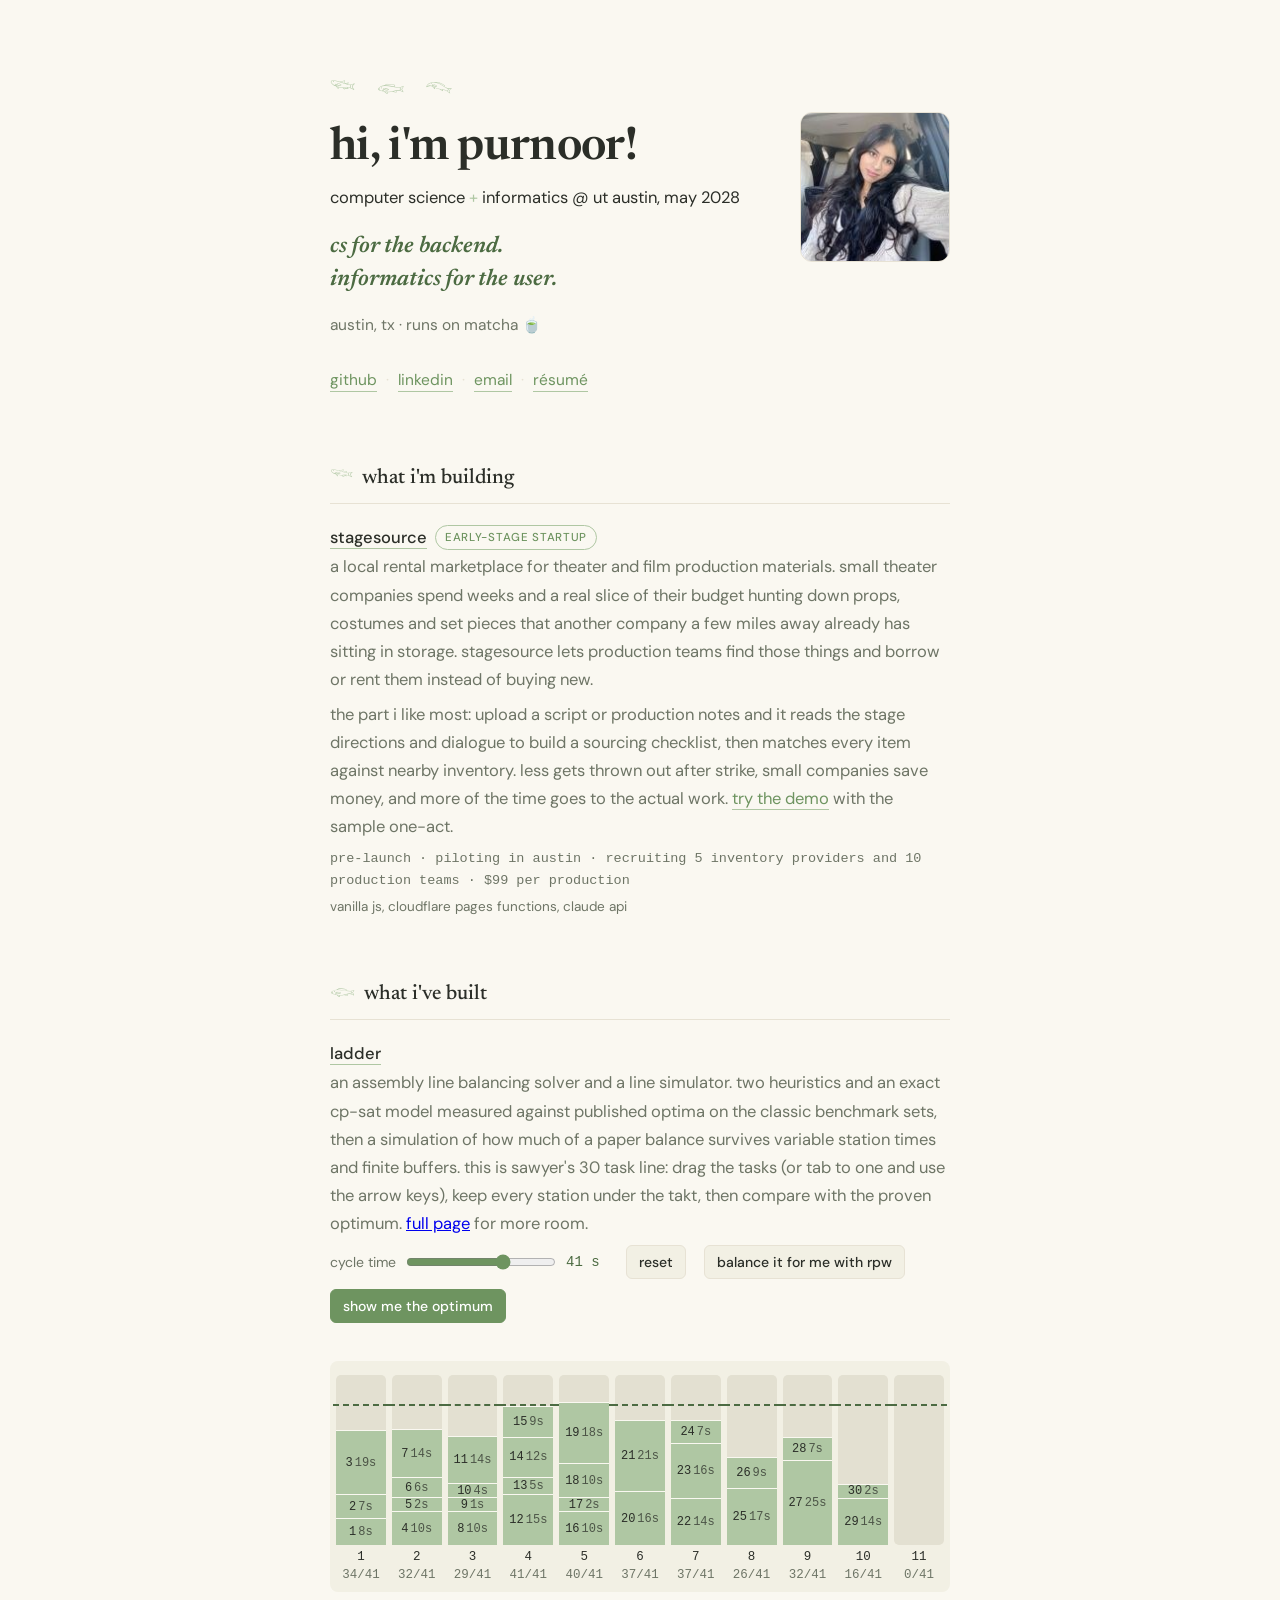
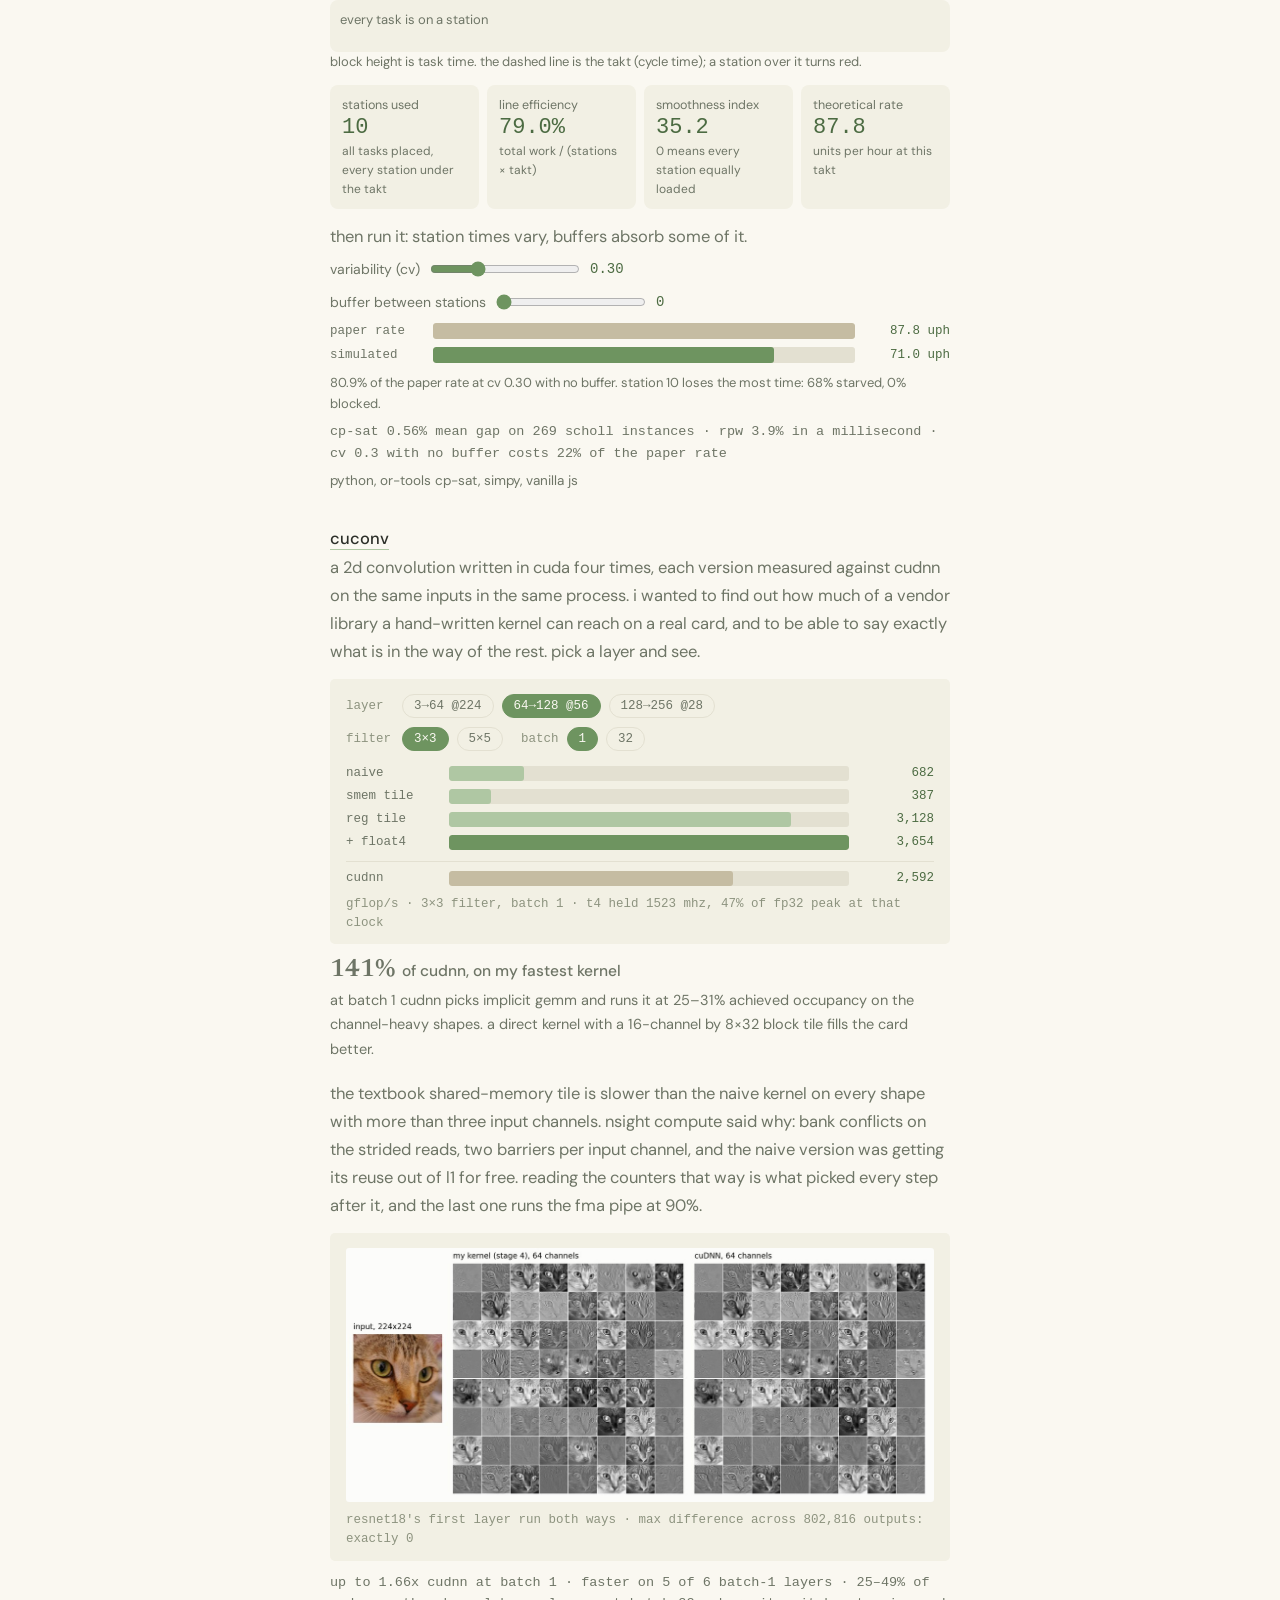
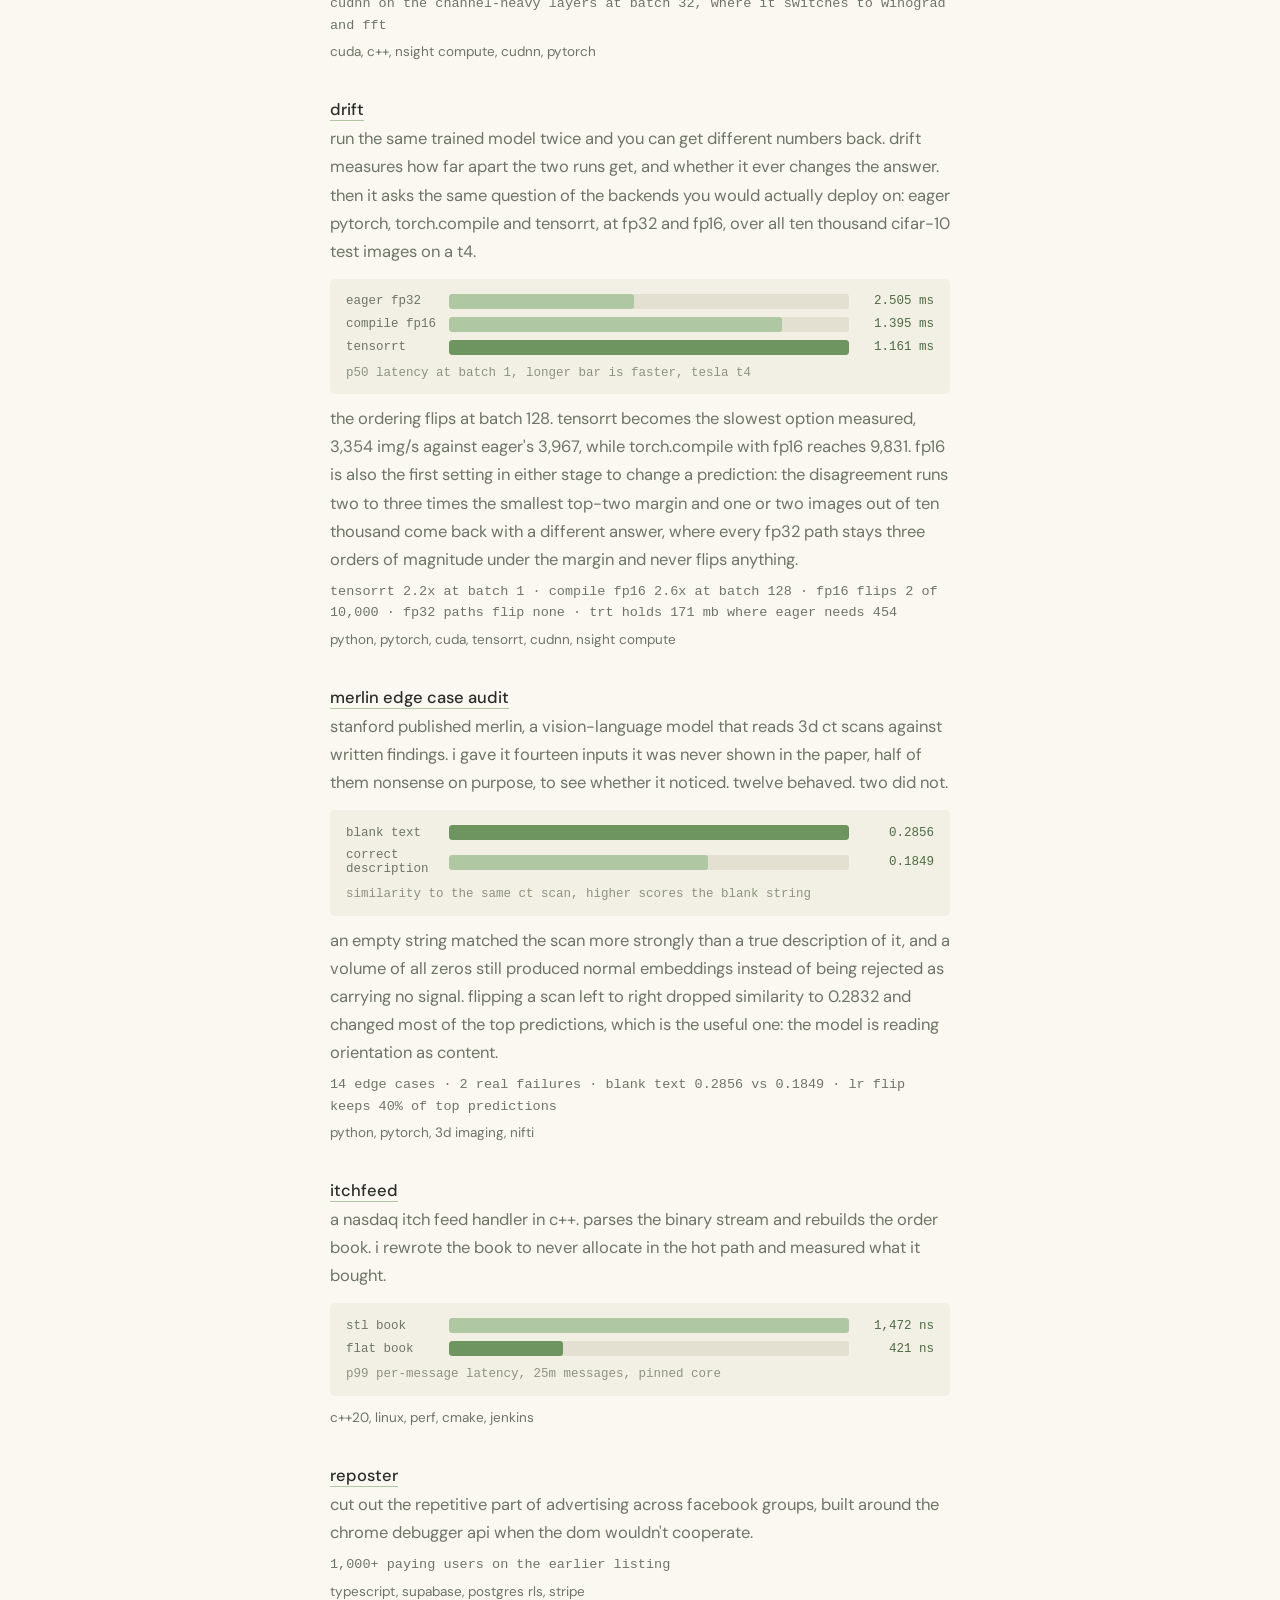
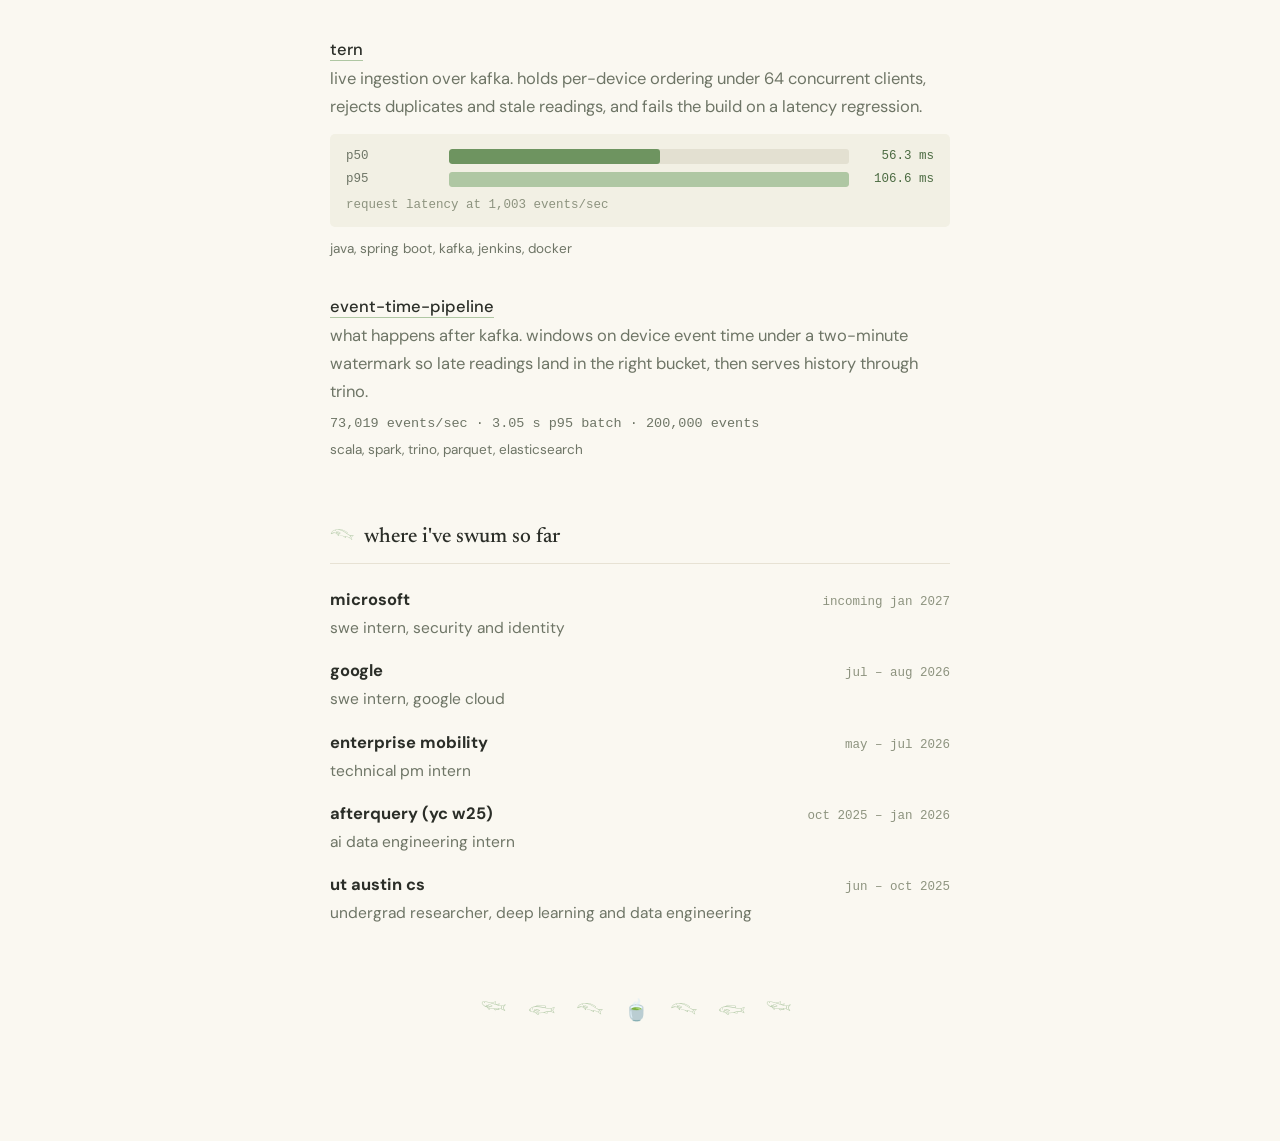
==== commit e86c18cd: "add measured numbers to the cuconv entry" ====
--- a/index.html
+++ b/index.html
@@ -161,6 +161,7 @@
       <img src="img/cuconv-featuremaps.jpg" alt="resnet18 conv1 feature maps, 64 channels from my kernel beside 64 from cudnn, visually identical" loading="lazy" width="1200" height="520">
       <figcaption>resnet18's first layer run both ways · max difference across 802,816 outputs: exactly 0</figcaption>
     </figure>
+    <p class="nums">up to 1.66x cudnn at batch 1 · faster on 5 of 6 batch-1 layers · 25–49% of cudnn on the channel-heavy layers at batch 32, where it switches to winograd and fft</p>
     <p class="stack">cuda, c++, nsight compute, cudnn, pytorch</p>
   </div>
 
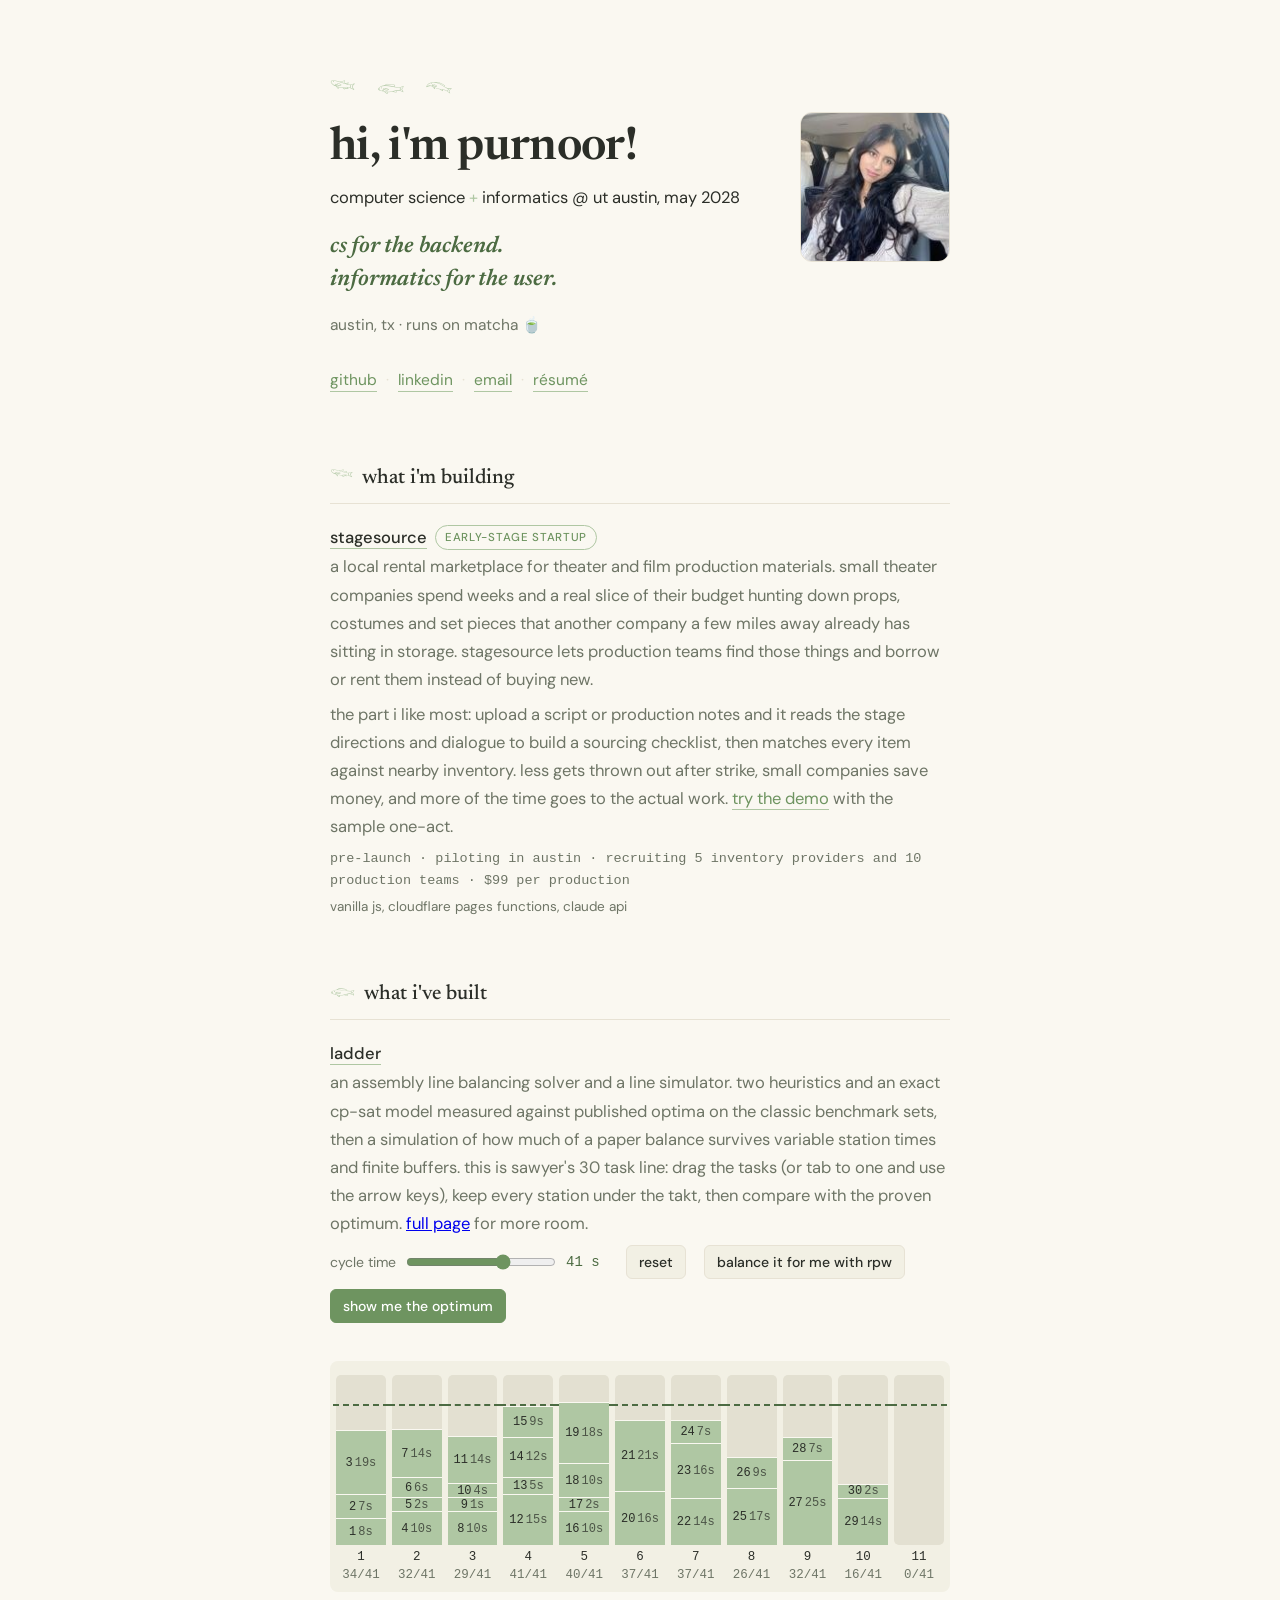
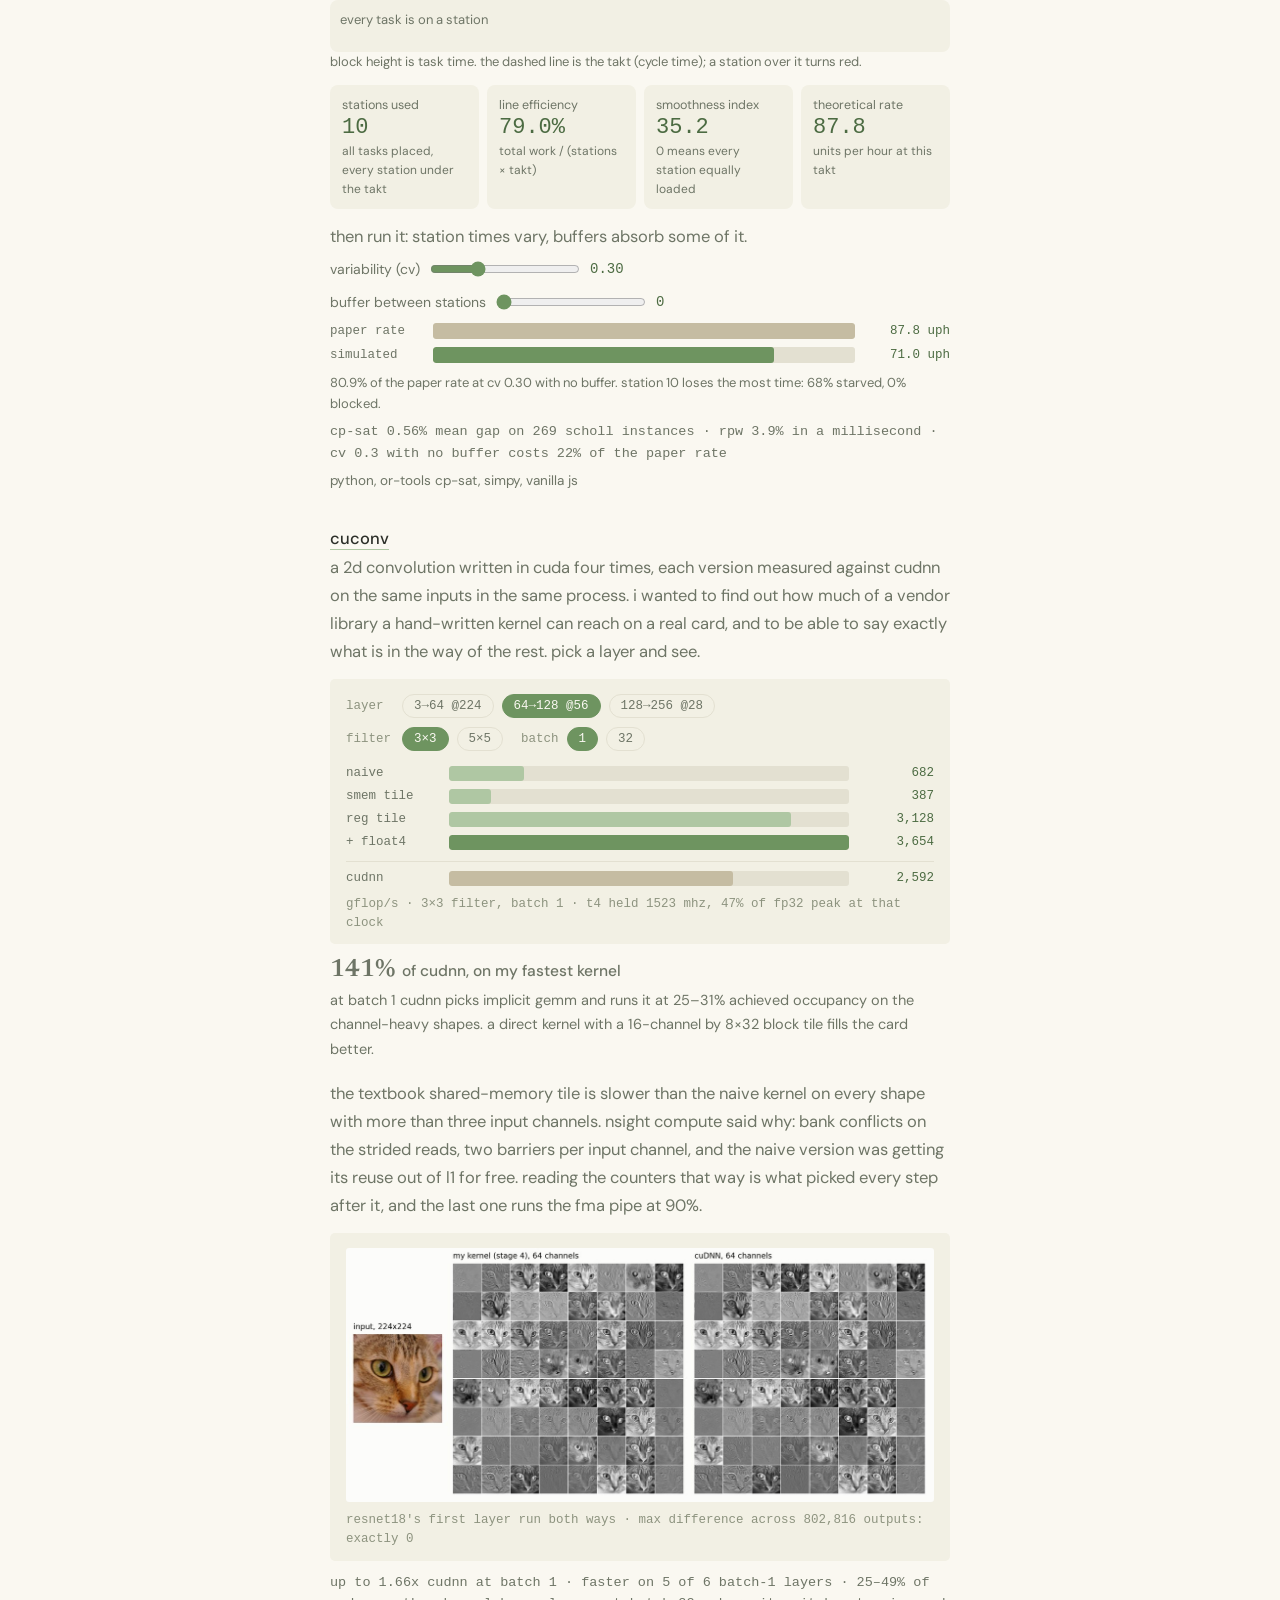
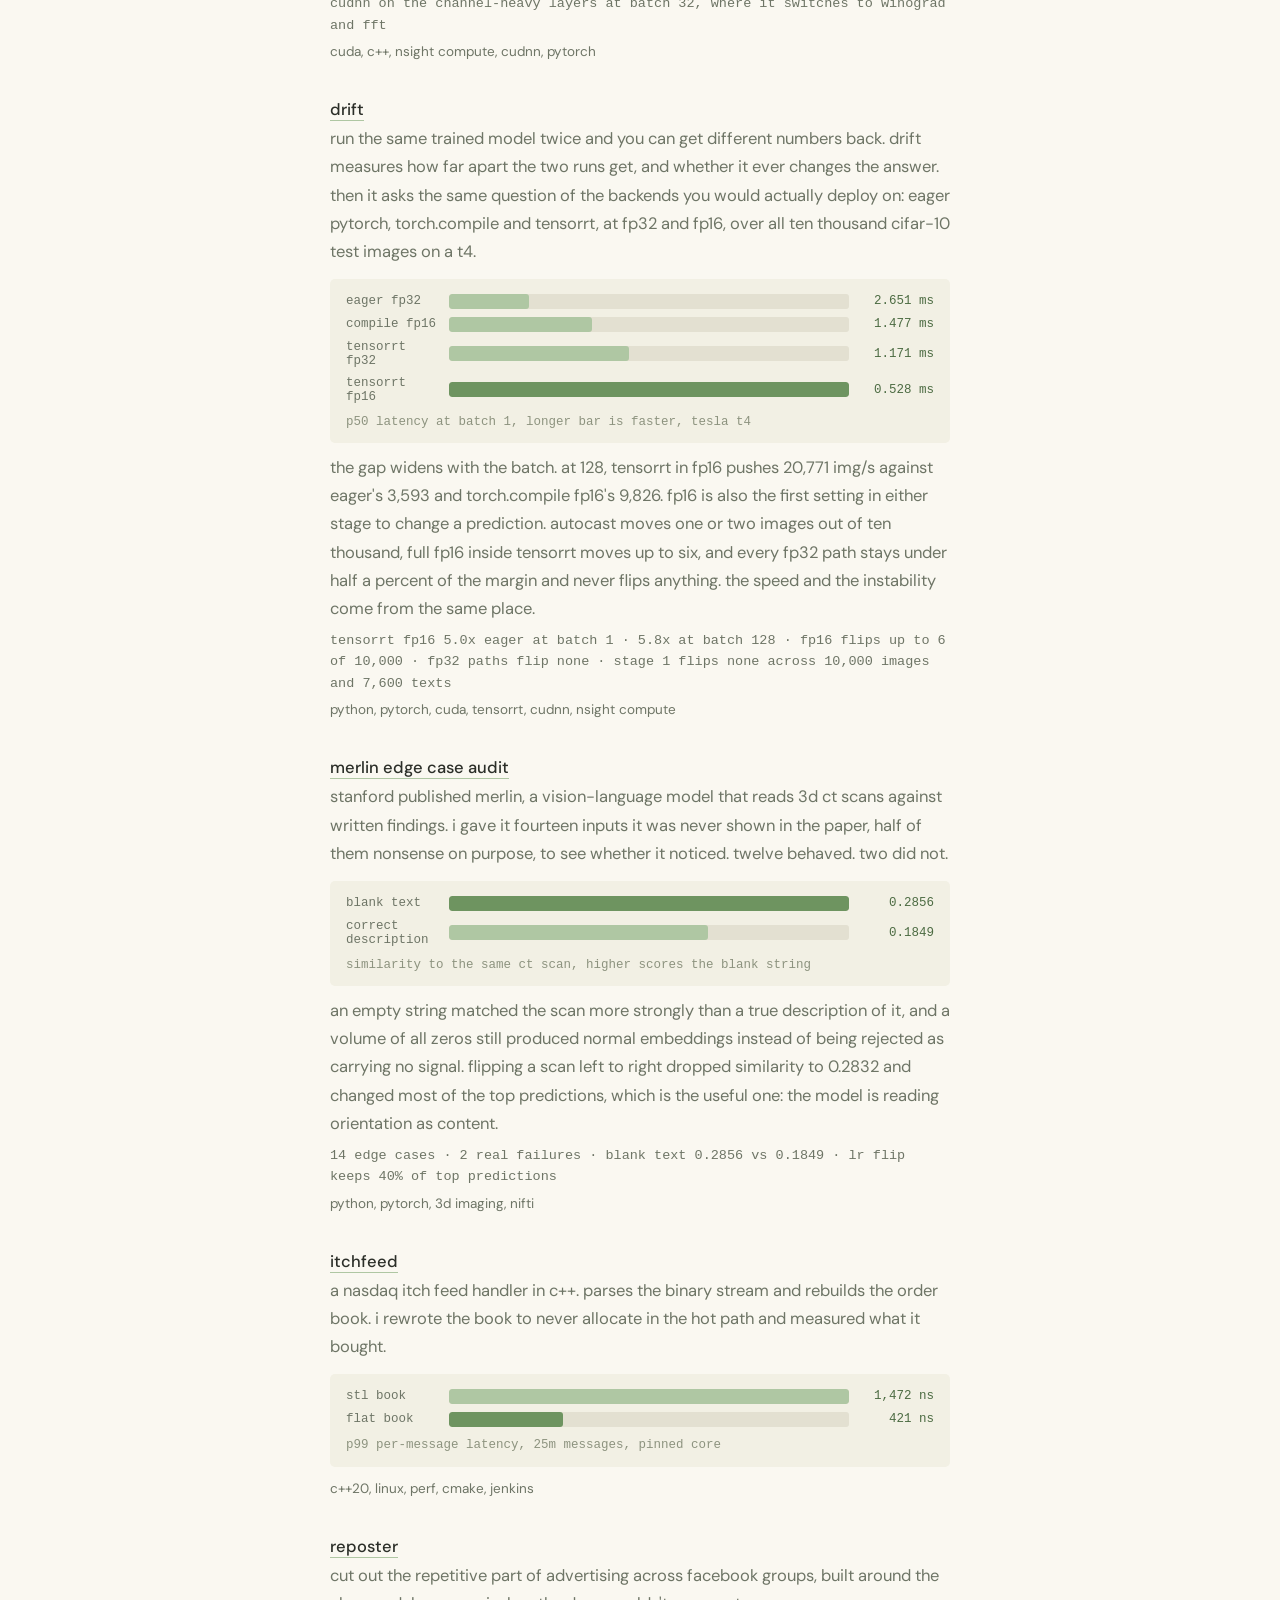
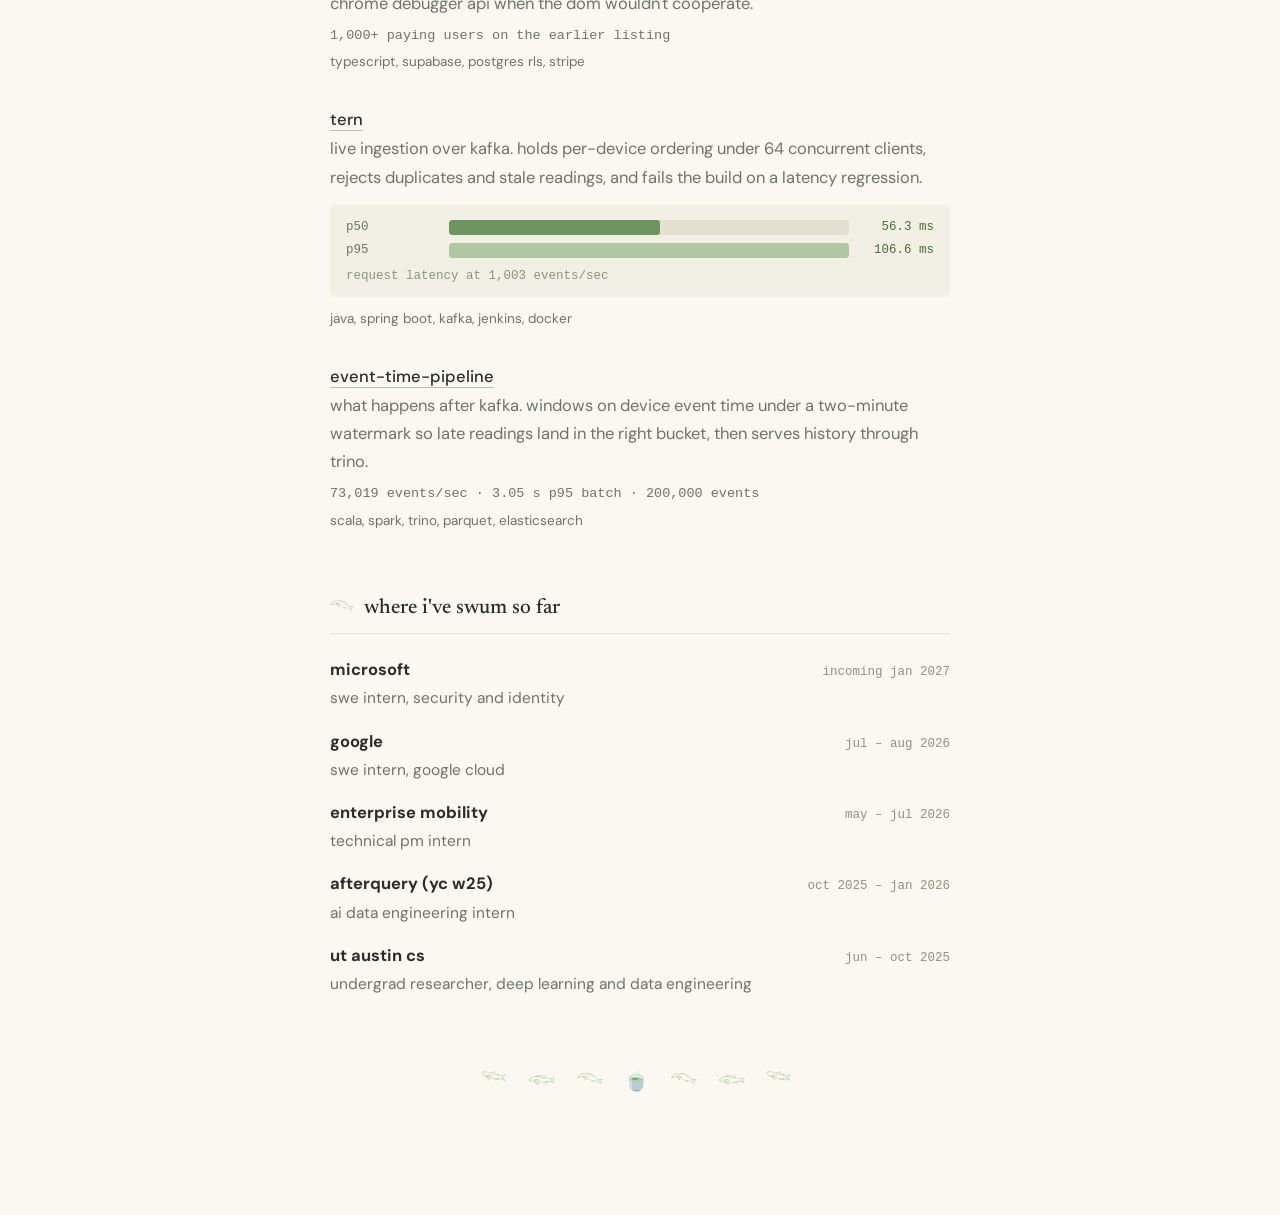
==== commit 076e1d2c: "update the drift entry with the measured t4 run" ====
--- a/index.html
+++ b/index.html
@@ -170,15 +170,16 @@
     <p>run the same trained model twice and you can get different numbers back. drift measures how far apart the two runs get, and whether it ever changes the answer. then it asks the same question of the backends you would actually deploy on: eager pytorch, torch.compile and tensorrt, at fp32 and fp16, over all ten thousand cifar-10 test images on a t4.</p>
 
     <figure>
-      <div class="bar"><span class="lbl">eager fp32</span><span class="track"><span class="fill" style="width:46.3%"></span></span><span class="val">2.505 ms</span></div>
-      <div class="bar"><span class="lbl">compile fp16</span><span class="track"><span class="fill" style="width:83.2%"></span></span><span class="val">1.395 ms</span></div>
-      <div class="bar"><span class="lbl">tensorrt</span><span class="track"><span class="fill hi" style="width:100%"></span></span><span class="val">1.161 ms</span></div>
+      <div class="bar"><span class="lbl">eager fp32</span><span class="track"><span class="fill" style="width:19.9%"></span></span><span class="val">2.651 ms</span></div>
+      <div class="bar"><span class="lbl">compile fp16</span><span class="track"><span class="fill" style="width:35.7%"></span></span><span class="val">1.477 ms</span></div>
+      <div class="bar"><span class="lbl">tensorrt fp32</span><span class="track"><span class="fill" style="width:45.1%"></span></span><span class="val">1.171 ms</span></div>
+      <div class="bar"><span class="lbl">tensorrt fp16</span><span class="track"><span class="fill hi" style="width:100%"></span></span><span class="val">0.528 ms</span></div>
       <figcaption>p50 latency at batch 1, longer bar is faster, tesla t4</figcaption>
     </figure>
 
-    <p>the ordering flips at batch 128. tensorrt becomes the slowest option measured, 3,354 img/s against eager's 3,967, while torch.compile with fp16 reaches 9,831. fp16 is also the first setting in either stage to change a prediction: the disagreement runs two to three times the smallest top-two margin and one or two images out of ten thousand come back with a different answer, where every fp32 path stays three orders of magnitude under the margin and never flips anything.</p>
-
-    <p class="nums">tensorrt 2.2x at batch 1 · compile fp16 2.6x at batch 128 · fp16 flips 2 of 10,000 · fp32 paths flip none · trt holds 171 mb where eager needs 454</p>
+    <p>the gap widens with the batch. at 128, tensorrt in fp16 pushes 20,771 img/s against eager's 3,593 and torch.compile fp16's 9,826. fp16 is also the first setting in either stage to change a prediction. autocast moves one or two images out of ten thousand, full fp16 inside tensorrt moves up to six, and every fp32 path stays under half a percent of the margin and never flips anything. the speed and the instability come from the same place.</p>
+
+    <p class="nums">tensorrt fp16 5.0x eager at batch 1 · 5.8x at batch 128 · fp16 flips up to 6 of 10,000 · fp32 paths flip none · stage 1 flips none across 10,000 images and 7,600 texts</p>
     <p class="stack">python, pytorch, cuda, tensorrt, cudnn, nsight compute</p>
   </div>
 
